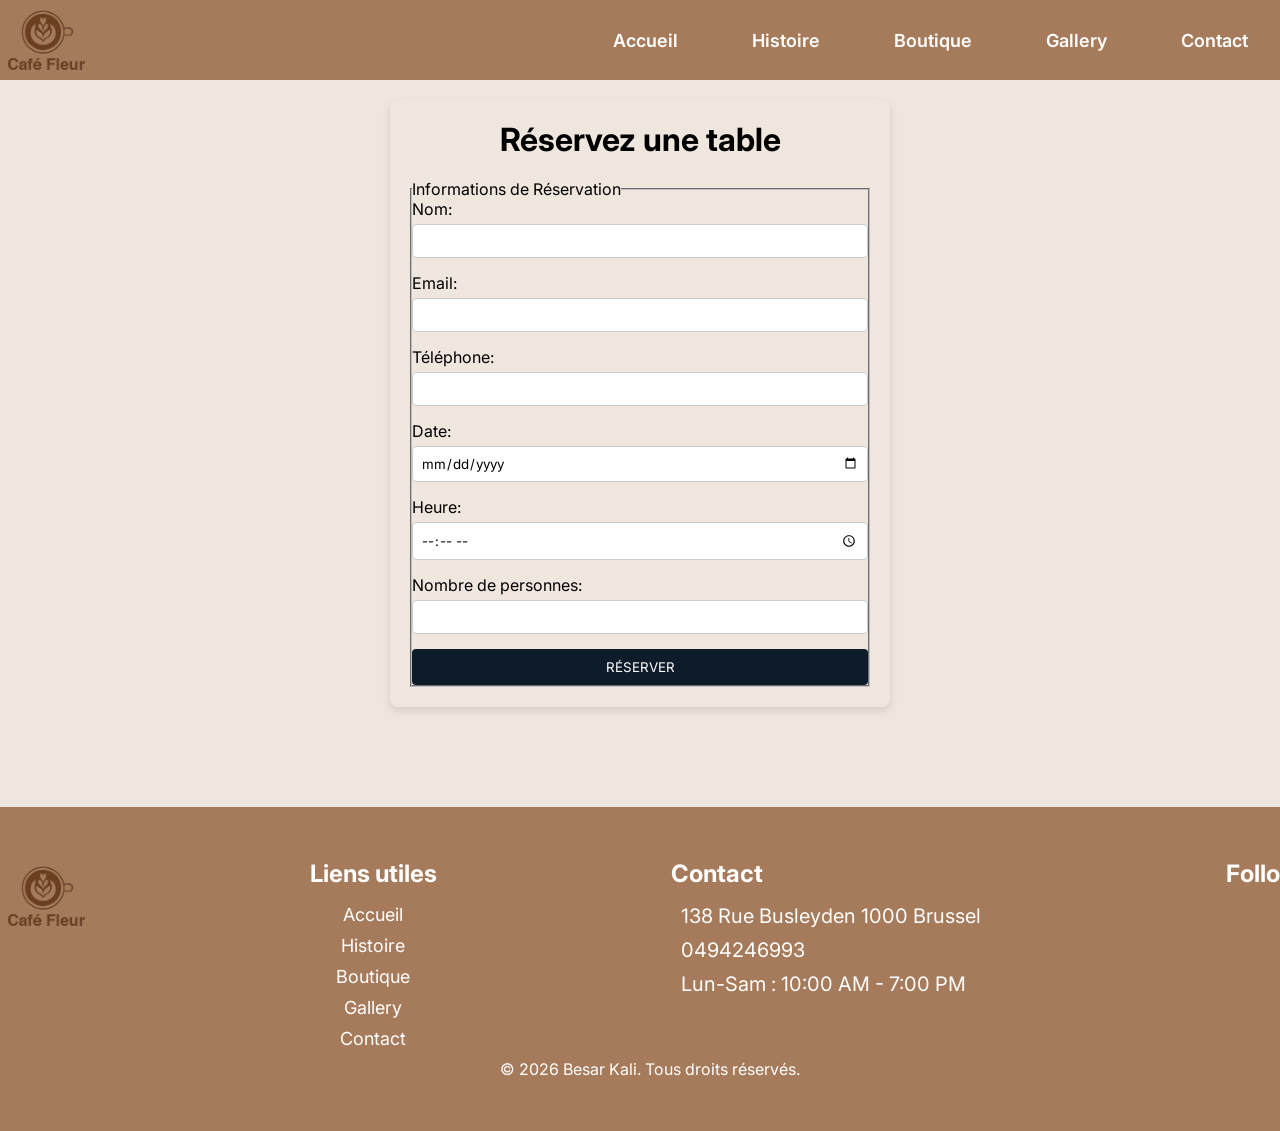
==== reservation.html @ 840a4462 "Mon premier commit" ====
<!DOCTYPE html>
<html lang="fr">

<head>
    <meta charset="UTF-8">
    <meta name="viewport" content="width=device-width, initial-scale=1.0">
    <title>Réservation - caféfleur</title>
    <link rel="stylesheet" href="style.css">
    <link rel="stylesheet" href="reservation.css">
</head>

<body>
    <header>
        <nav>
            <div class="nav_logo">
                <a href="index.html">
                    <img src="logo.png" alt="Coffee Logo">
                </a>
            </div>

            <input type="checkbox" id="click">
            <label for="click">
                <i class='menu_btn bx bx-menu'></i>
                <i class='close_btn bx bx-x-circle'></i>
            </label>

            <ul>
                <li><a href="index.html">Accueil</a></li>
                <li><a href="#about">Histoire</a></li>
                <li><a href="#service">Boutique</a></li>
                <li><a href="#gallery">Gallery</a></li>
                <li><a href="#contact">Contact</a></li>
            </ul>
        </nav>
    </header>

    <main class="container">
        <div class="reservation-form">
            <h1>Réservez une table</h1>
            <form action="submit_reservation.php" method="POST">
                <fieldset>
                    <legend>Informations de Réservation</legend>
                    <div class="form-group">
                        <label for="name">Nom:</label>
                        <input type="text" id="name" name="name" required>
                    </div>
                    <div class="form-group">
                        <label for="email">Email:</label>
                        <input type="email" id="email" name="email" required>
                    </div>
                    <div class="form-group">
                        <label for="phone">Téléphone:</label>
                        <input type="tel" id="phone" name="phone" required>
                    </div>
                    <div class="form-group">
                        <label for="date">Date:</label>
                        <input type="date" id="date" name="date" required>
                    </div>
                    <div class="form-group">
                        <label for="time">Heure:</label>
                        <input type="time" id="time" name="time" required>
                    </div>
                    <div class="form-group">
                        <label for="guests">Nombre de personnes:</label>
                        <input type="number" id="guests" name="guests" min="1" max="10" required>
                    </div>
                    <button type="submit">Réserver</button>
                </fieldset>
            </form>
        </div>
    </main>

    <footer>
        <div class="section_container">
            <div class="footer_section">
                <div class="footer_logo">
                    <a href="index.html">
                        <img src="logo.png" alt="Coffee Logo">
                    </a>
                </div>

                <div class="useful_links">
                    <h3>Liens utiles</h3>
                    <ul>
                        <li><a href="index.html">Accueil</a></li>
                        <li><a href="#about">Histoire</a></li>
                        <li><a href="#service">Boutique</a></li>
                        <li><a href="#gallery">Gallery</a></li>
                        <li><a href="#contact">Contact</a></li>
                    </ul>
                </div>

                <div class="contact_us">
                    <h3>Contact</h3>
                    <ul>
                        <li><i class='bx bx-current-location'></i> <span>138 Rue Busleyden 1000 Brussel
                            </span></li>
                        <li><i class='bx bxs-phone-call'></i> <span>0494246993</span></li>
                        <li><i class='bx bxs-time-five'></i> <span>Lun-Sam : 10:00 AM - 7:00 PM</span></li>
                    </ul>
                </div>

                <div class="follow_us">
                    <h3>Follow</h3>
                    <i class='bx bxl-facebook-circle'></i>
                    <i class='bx bxl-twitter'></i>
                    <i class='bx bxl-instagram-alt'></i>
                </div>
            </div>
            <div class="copyright">
                <p>&copy; 2026 Besar Kali. Tous droits réservés.</p>
            </div>
        </div>
    </footer>

    <script>
        const menu = document.querySelector('.menu');
        function toggleNav(isOpen) {
            if (isOpen) {
                menu.classList.add('open');
            } else {
                menu.classList.remove('open');
            }
        }
    </script>
</body>

</html>
---- style.css ----
/* Google Fonts Link */
@import url('https://fonts.googleapis.com/css2?family=Inter:wght@100..900&family=Righteous&display=swap');

* {
    margin: 0;
    padding: 0;
    box-sizing: border-box;
    font-family: "Inter", sans-serif;
}

/* Defining Custome Variables */
:root {
    /* Colors */
    --primary-color: #a67b5b;
    --secondary-color: #efe6dd;

    /* Website Max-Width */
    --site-max-width: 1300px;
}

/* Setting for the whole website */
a {
    text-decoration: none;
}

ul li {
    list-style: none;
}

.button {
    padding: 8px 28px;
    border: 3px solid transparent;
    outline: none;
    cursor: pointer;
    border-radius: 50px;
    background: var(--secondary-color);
    color: #fff;
    font-size: 18px;
    font-weight: 600;
    transition: all 0.4s ease;
}

.button:hover {
    background: transparent;
    border: 3px solid #fff;
}

#submit:hover {
    border: 3px solid var(--primary-color);
    color: var(--primary-color);
}

.section_container {
    width: var(--site-max-width);
    margin: 0 auto;
}

.section_title {
    text-align: center;
    padding: 32px 0;
    font-size: 32px;
    font-family: "Righteous", sans-serif;
    text-transform: uppercase;
}

.section_title::after {
    content: '';
    width: 80px;
    background: var(--secondary-color);
    height: 5px;
    display: block;
    margin: auto;
    border-radius: 8px;
}

/* Styling for the header section */
header {
    position: fixed;
    top: 0;
    width: 100%;
    height: 80px;
    z-index: 1;
    background: var(--primary-color);
    display: flex;
    align-items: center;
    justify-content: center;
}

nav {
    width: var(--site-max-width);
    display: flex;
    justify-content: space-between;
    align-items: center;
}

nav .nav_logo a {
    display: flex;
    width: 75px;
    height: 75px;
}

nav ul {
    display: flex;
    gap: 10px;
}

nav ul li {
    padding: 12px 32px;
    border-radius: 50px;
    cursor: pointer;
}

nav ul li:hover {
    background-color: var(--secondary-color);
}

nav ul li a {
    font-size: 18px;
    font-weight: 600;
    color: #fff;
}

nav label {
    font-size: 32px;
    color: #fff;
    cursor: pointer;
}

label .menu_btn,
label .close_btn {
    display: none;
}

#click {
    display: none;
}

/* Hero Section */
.hero_section {
    margin-top: 80px;
    background: var(--primary-color);
    height: calc(100vh - 80px);
}

.hero_container {
    display: flex;
    justify-content: space-between;
    gap: 20px;
    align-items: center;
}

.hero_container .text_section h2 {
    font-size: 40px;
    color: var(--secondary-color);
}

.hero_container .text_section h3 {
    font-size: 35px;
    font-weight: 600;
    color: #fff;
    margin-top: 8px;
}

.hero_container .text_section p {
    font-size: 20px;
    font-weight: 600;
    color: #fff;
    margin: 24px 0;
}

.hero_container .text_section .hero_section_button {
    display: flex;
    gap: 24px;
}

.hero_container .imgae_section {
    max-width: 45%;
}

.hero_container .imgae_section img {
    width: 100%;
}

/* About Us Section */
.about_us {
    padding: 52px 0;
    background: #efe6dd;
}

.about_container {
    display: flex;
    justify-content: space-between;
    gap: 20px;
    align-items: center;
}

.about_container .text_section {
    max-width: 50%;
}

.about_container .text_section p {
    font-size: 18px;
    font-weight: 500;
    letter-spacing: 1px;
    line-height: 30px;
    text-align: center;
}

.about_container .image_section {
    max-width: 45%;
}

.about_container .image_section img {
    width: 100%;
}

/* Services Section */
.services {
    background: #6d3f21;
    color: #fff;
    padding: 52px 0;
}

.services .service_container {
    display: flex;
    justify-content: space-between;
    gap: 32px;
    align-items: center;
    flex-wrap: wrap;
}

.section_container .services_items img {
    width: 100%;
}

.section_container .services_items {
    width: calc(100% / 3 - 32px);
}

.services_items .services_text {
    text-align: center;
}

.services_items .services_text h3 {
    margin: 12px 0;
}

.services_items .services_text p {
    font-size: 18px;
    font-weight: 500;
}

/* Gallery Section */
.gallery {
    background: #efe6dd;
    padding: 52px 0;
}

.gallery .gallery_container {
    display: flex;
    justify-content: space-between;
    gap: 32px;
    align-items: center;
    flex-wrap: wrap;
}

.gallery .gallery_container img {
    width: 100%;
    border-radius: 8px;
}

.gallery_container .gallery_items {
    width: calc(100% / 3 - 32px);
}

/* Contact Section */
.contact {
    background: #6d3f21;
    padding: 52px 0;
}

.contact_container {
    display: flex;
    gap: 50px;
    align-items: center;
}

.contact_container .contact_form {
    max-width: 55%;
    width: 100%;
}

.contact_container .contact_form .field {
    margin: 10px 0;
}

.contact_container .contact_form .field label {
    display: block;
    font-size: 18px;
    font-weight: 600;
    margin-bottom: 5px;
}

.contact_container .contact_form .field input {
    width: 100%;
    height: 50px;
    padding: 0 12px;
    font-size: 18px;
    border-radius: 8px;
    outline: none;
    border: none;
}

.contact_container .contact_form textarea {
    width: 100%;
    height: 200px;
    padding: 12px;
    font-size: 18px;
    border-radius: 8px;
    outline: none;
    border: none;
}

.contact_text .contact_items {
    display: flex;
    align-items: center;
    gap: 10px;
    margin: 50px 0;
}

.contact_text .contact_items i {
    font-size: 32px;
}

.contact_items .contact_details h3 {
    margin: 10px 0;
}

/* Footer Section */
footer {
    background: #a67b5b;
    color: #fff;
    padding: 52px 0;
}

.footer_section {
    display: flex;
    justify-content: space-between;
}

.footer_section h3 {
    font-size: 24px;
    margin-bottom: 16px;
}

.footer_section .footer_logo a {
    display: flex;
    width: 75px;
    height: 75px;
}

.footer_section .useful_links {
    text-align: center;
}

.footer_section .useful_links ul li {
    margin: 10px 0;
}

.footer_section .useful_links ul li a {
    color: #fff;
    font-size: 18px;
}

.footer_section .useful_links ul li a:hover {
    text-decoration: underline;
}

.footer_section .contact_us ul li {
    margin: 10px;
    font-size: 20px;
}

.footer_section .follow_us i {
    font-size: 24px;
    margin-right: 10px;
    cursor: pointer;
    transition: all 0.3s ease;
}

.footer_section .follow_us i:hover {
    transform: scale(1.3);
}

.copyright {
    display: flex;
    justify-content: center;
}


/* Media Query */

@media screen and (max-width: 1024px) {
    .section_container {
        width: 100%;
        padding: 0 5%;
    }

    nav {
        padding: 0 24px;
    }

    label .menu_btn {
        display: block;
    }

    nav ul {
        display: block;
        background-color: #fff;
        position: absolute;
        top: 80px;
        left: -100%;
        width: 100%;
        height: 100vh;
        text-align: center;
        transition: all 0.4s ease;
    }

    #click:checked~ul {
        left: 0;
    }

    #click:checked~label .close_btn {
        display: block;
    }

    #click:checked~label .menu_btn {
        display: none;
    }

    nav ul li {
        display: block;
        padding: 8px 12px;
        width: 48%;
        margin: 24px auto;
    }

    nav ul li a {
        color: #1b1b1b;
    }

    .hero_container {
        flex-direction: column-reverse;
        align-items: center;
        padding-bottom: 32px;
    }

    .hero_container .imgae_section img {
        width: 80%;
        align-items: center;
    }

    .hero_container .text_section {
        max-width: 100%;
    }

    .about_container {
        flex-direction: column;
    }

    .about_container .text_section {
        max-width: 100%;
    }

    .about_container .text_section p {
        text-align: justify;
    }

    .section_container .services_items {
        width: calc(100% / 2 - 32px);
    }

    .why_us .why_container {
        flex-direction: column;
    }

    .why_container .why_items {
        width: 100%;
    }

    .gallery_container .gallery_items {
        width: calc(100% / 2 - 32px);
    }

    .contact_container {
        flex-direction: column-reverse;
    }

    .contact_text .contact_items {
        margin: 10px 0;
    }

    .contact_container .contact_form {
        max-width: 100%;
    }

    .footer_section {
        flex-direction: column;
        gap: 24px;
    }

    .footer_section .useful_links {
        text-align: start;
    }
}

@media screen and (max-width: 426px) {
    nav {
        padding: 0 14px;
    }

    .hero_section {
        height: calc(80vh - 80px);
    }

    .hero_container .text_section h2 {
        font-size: 32px;
    }

    .hero_container .text_section h3 {
        font-size: 28px;
    }

    .button {
        padding: 8px 16px;
        font-size: 14px;
    }

    .section_container .services_items {
        width: 100%;
    }

    .gallery_container .gallery_items {
        width: 100%;
    }
}
---- reservation.css ----
body {
    background-color: #efe6dd;
}

.photo2 {
    display: flex;
    margin-top: 60px;
    padding: 30px;
}

.titre {
    padding: 20px;
}

.img_titre {
    width: 200px;
    height: 250px;
    object-fit: contain;
}

.container {
    display: flex;
    flex-wrap: wrap;
    justify-content: space-around;
}

.card {
    width: 30%;
    margin: 20px;
    box-shadow: 0 4px 8px rgba(0, 0, 0, 0.1);
    border-radius: 8px;
    overflow: hidden;
}

.card img {
    width: 100%;
    height: 15em;
    object-fit: cover;
}

.card-content {
    padding: 20px;
}

.reservation-form {
    margin: 100px auto;
    padding: 20px;
    background-color: #efe6dd;
    border-radius: 8px;
    box-shadow: 0 4px 8px rgba(0, 0, 0, 0.1);
    max-width: 500px;
    width: 100%;
}

.reservation-form h1 {
    text-align: center;
    margin-bottom: 20px;
}

.form-group {
    margin-bottom: 15px;
}

.form-group label {
    display: block;
    margin-bottom: 5px;
}

.form-group input {
    width: 100%;
    padding: 8px;
    box-sizing: border-box;
    border: 1px solid #ccc;
    border-radius: 4px;
}

button[type="submit"] {
    width: 100%;
    padding: 10px;
    background-color: #0D1B2A;
    color: white;
    border: none;
    border-radius: 4px;
    cursor: pointer;
    text-transform: uppercase;
}

button[type="submit"]:hover {
    background-color: #a67b5b;
    color: #0D1B2A;
}
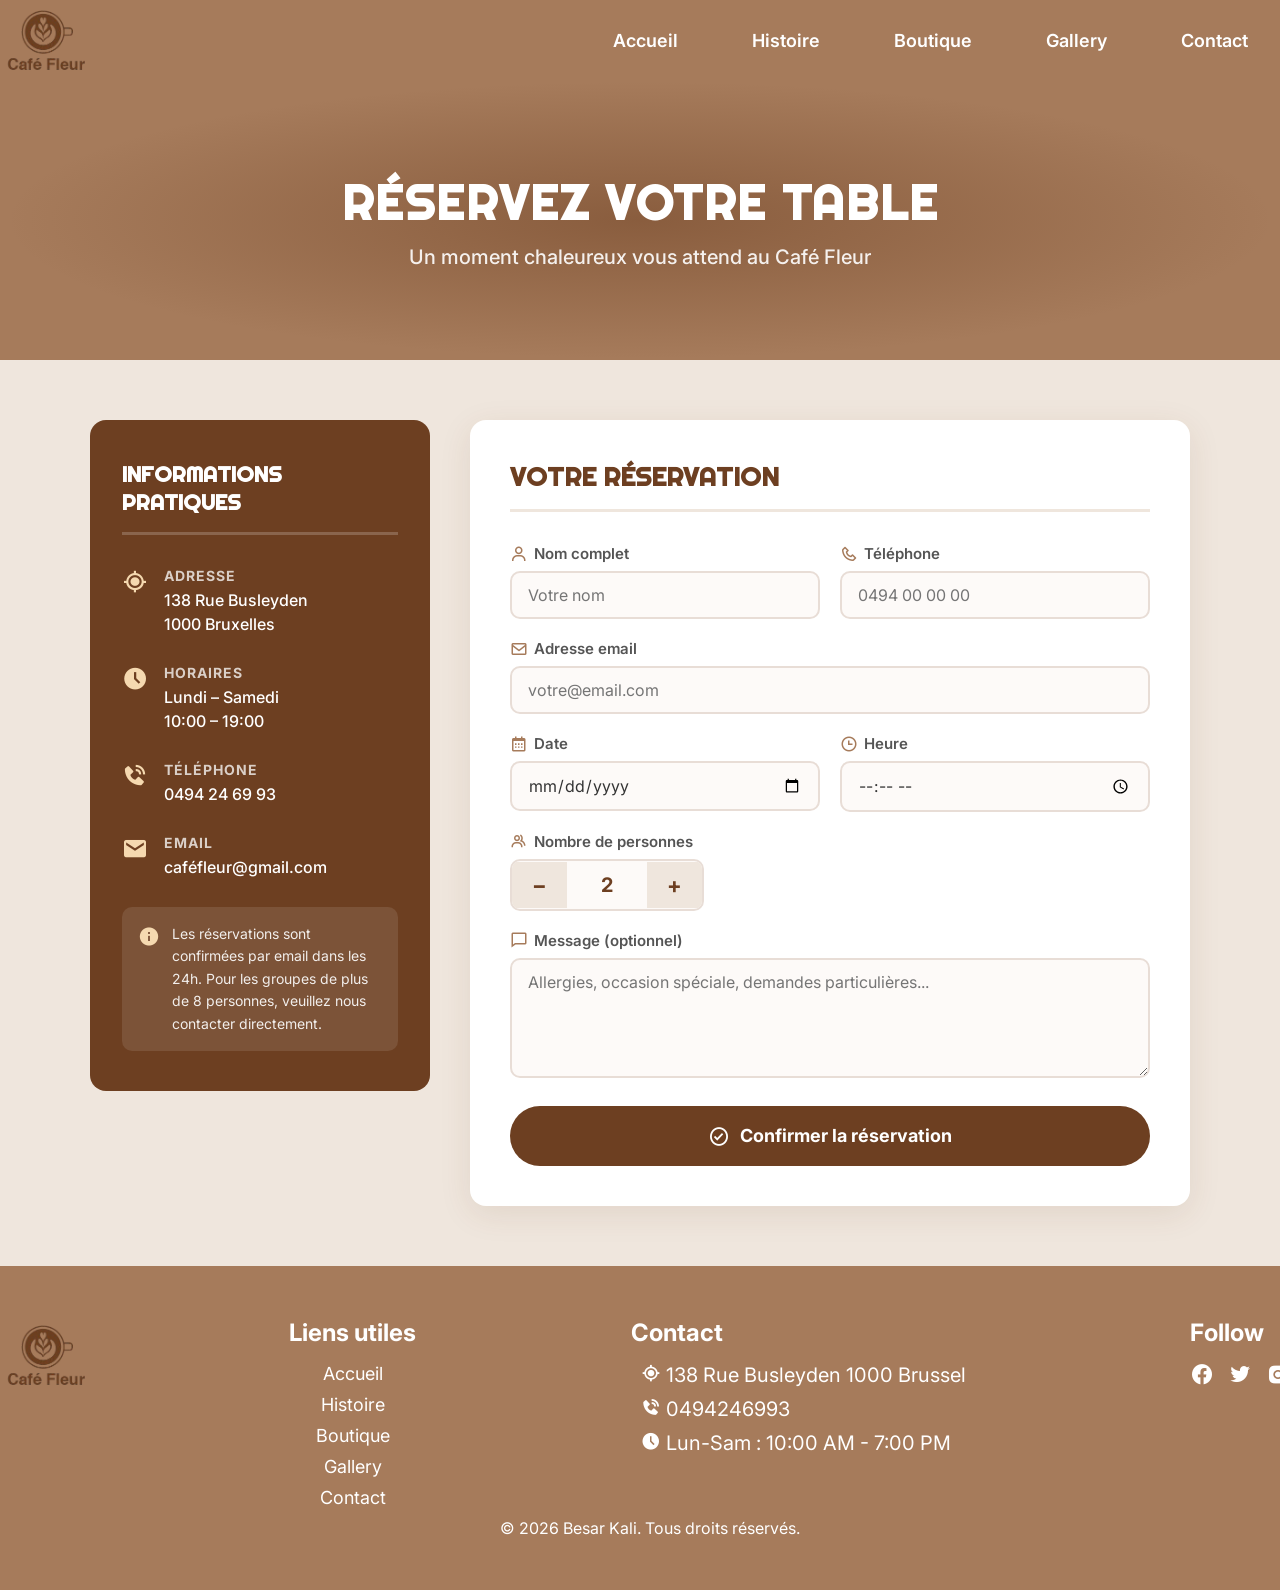
==== commit 9ea3c27b: "Mise a jour globale de design et des pages de reservation" ====
--- a/reservation.html
+++ b/reservation.html
@@ -4,69 +4,130 @@
 <head>
     <meta charset="UTF-8">
     <meta name="viewport" content="width=device-width, initial-scale=1.0">
-    <title>Réservation - caféfleur</title>
+    <title>Réservation - Café Fleur</title>
     <link rel="stylesheet" href="style.css">
     <link rel="stylesheet" href="reservation.css">
+    <link href='https://unpkg.com/boxicons@2.1.4/css/boxicons.min.css' rel='stylesheet'>
 </head>
 
 <body>
+
     <header>
         <nav>
             <div class="nav_logo">
-                <a href="index.html">
-                    <img src="logo.png" alt="Coffee Logo">
-                </a>
+                <a href="index.html"><img src="logo.png" alt="Coffee Logo"></a>
             </div>
-
             <input type="checkbox" id="click">
             <label for="click">
                 <i class='menu_btn bx bx-menu'></i>
                 <i class='close_btn bx bx-x-circle'></i>
             </label>
-
             <ul>
                 <li><a href="index.html">Accueil</a></li>
-                <li><a href="#about">Histoire</a></li>
-                <li><a href="#service">Boutique</a></li>
-                <li><a href="#gallery">Gallery</a></li>
-                <li><a href="#contact">Contact</a></li>
+                <li><a href="index.html#about">Histoire</a></li>
+                <li><a href="index.html#service">Boutique</a></li>
+                <li><a href="index.html#gallery">Gallery</a></li>
+                <li><a href="index.html#contact">Contact</a></li>
             </ul>
         </nav>
     </header>
 
-    <main class="container">
-        <div class="reservation-form">
-            <h1>Réservez une table</h1>
-            <form action="submit_reservation.php" method="POST">
-                <fieldset>
-                    <legend>Informations de Réservation</legend>
-                    <div class="form-group">
-                        <label for="name">Nom:</label>
-                        <input type="text" id="name" name="name" required>
+    <!-- Bannière -->
+    <div class="reservation_hero">
+        <div class="reservation_hero_overlay">
+            <h1>Réservez votre table</h1>
+            <p>Un moment chaleureux vous attend au Café Fleur</p>
+        </div>
+    </div>
+
+    <main class="reservation_main">
+        <div class="reservation_wrapper">
+
+            <!-- Panneau info gauche -->
+            <div class="reservation_info">
+                <h2>Informations pratiques</h2>
+                <div class="info_item">
+                    <i class='bx bx-current-location'></i>
+                    <div>
+                        <h4>Adresse</h4>
+                        <p>138 Rue Busleyden<br>1000 Bruxelles</p>
                     </div>
-                    <div class="form-group">
-                        <label for="email">Email:</label>
-                        <input type="email" id="email" name="email" required>
+                </div>
+                <div class="info_item">
+                    <i class='bx bxs-time-five'></i>
+                    <div>
+                        <h4>Horaires</h4>
+                        <p>Lundi – Samedi<br>10:00 – 19:00</p>
                     </div>
-                    <div class="form-group">
-                        <label for="phone">Téléphone:</label>
-                        <input type="tel" id="phone" name="phone" required>
+                </div>
+                <div class="info_item">
+                    <i class='bx bxs-phone-call'></i>
+                    <div>
+                        <h4>Téléphone</h4>
+                        <p>0494 24 69 93</p>
                     </div>
-                    <div class="form-group">
-                        <label for="date">Date:</label>
-                        <input type="date" id="date" name="date" required>
+                </div>
+                <div class="info_item">
+                    <i class='bx bxs-envelope'></i>
+                    <div>
+                        <h4>Email</h4>
+                        <p>caféfleur@gmail.com</p>
                     </div>
-                    <div class="form-group">
-                        <label for="time">Heure:</label>
-                        <input type="time" id="time" name="time" required>
+                </div>
+                <div class="info_note">
+                    <i class='bx bxs-info-circle'></i>
+                    <p>Les réservations sont confirmées par email dans les 24h. Pour les groupes de plus de 8 personnes,
+                        veuillez nous contacter directement.</p>
+                </div>
+            </div>
+
+            <!-- Formulaire droite -->
+            <div class="reservation_form_panel">
+                <h2>Votre réservation</h2>
+                <form action="submit_reservation.php" method="POST" class="reservation_form">
+                    <div class="form_row">
+                        <div class="form_group">
+                            <label for="name"><i class='bx bx-user'></i> Nom complet</label>
+                            <input type="text" id="name" name="name" placeholder="Votre nom" required>
+                        </div>
+                        <div class="form_group">
+                            <label for="phone"><i class='bx bx-phone'></i> Téléphone</label>
+                            <input type="tel" id="phone" name="phone" placeholder="0494 00 00 00" required>
+                        </div>
                     </div>
-                    <div class="form-group">
-                        <label for="guests">Nombre de personnes:</label>
-                        <input type="number" id="guests" name="guests" min="1" max="10" required>
+                    <div class="form_group full">
+                        <label for="email"><i class='bx bx-envelope'></i> Adresse email</label>
+                        <input type="email" id="email" name="email" placeholder="votre@email.com" required>
                     </div>
-                    <button type="submit">Réserver</button>
-                </fieldset>
-            </form>
+                    <div class="form_row">
+                        <div class="form_group">
+                            <label for="date"><i class='bx bx-calendar'></i> Date</label>
+                            <input type="date" id="date" name="date" required>
+                        </div>
+                        <div class="form_group">
+                            <label for="time"><i class='bx bx-time'></i> Heure</label>
+                            <input type="time" id="time" name="time" min="10:00" max="18:30" required>
+                        </div>
+                    </div>
+                    <div class="form_group full">
+                        <label for="guests"><i class='bx bx-group'></i> Nombre de personnes</label>
+                        <div class="guests_selector">
+                            <button type="button" class="guests_btn" onclick="changeGuests(-1)">−</button>
+                            <input type="number" id="guests" name="guests" value="2" min="1" max="10" readonly>
+                            <button type="button" class="guests_btn" onclick="changeGuests(1)">+</button>
+                        </div>
+                    </div>
+                    <div class="form_group full">
+                        <label for="message"><i class='bx bx-comment'></i> Message (optionnel)</label>
+                        <textarea id="message" name="message"
+                            placeholder="Allergies, occasion spéciale, demandes particulières..."></textarea>
+                    </div>
+                    <button type="submit" class="submit_btn">
+                        <i class='bx bx-check-circle'></i> Confirmer la réservation
+                    </button>
+                </form>
+            </div>
+
         </div>
     </main>
 
@@ -74,32 +135,26 @@
         <div class="section_container">
             <div class="footer_section">
                 <div class="footer_logo">
-                    <a href="index.html">
-                        <img src="logo.png" alt="Coffee Logo">
-                    </a>
+                    <a href="index.html"><img src="logo.png" alt="Coffee Logo"></a>
                 </div>
-
                 <div class="useful_links">
                     <h3>Liens utiles</h3>
                     <ul>
                         <li><a href="index.html">Accueil</a></li>
-                        <li><a href="#about">Histoire</a></li>
-                        <li><a href="#service">Boutique</a></li>
-                        <li><a href="#gallery">Gallery</a></li>
-                        <li><a href="#contact">Contact</a></li>
+                        <li><a href="index.html#about">Histoire</a></li>
+                        <li><a href="index.html#service">Boutique</a></li>
+                        <li><a href="index.html#gallery">Gallery</a></li>
+                        <li><a href="index.html#contact">Contact</a></li>
                     </ul>
                 </div>
-
                 <div class="contact_us">
                     <h3>Contact</h3>
                     <ul>
-                        <li><i class='bx bx-current-location'></i> <span>138 Rue Busleyden 1000 Brussel
-                            </span></li>
+                        <li><i class='bx bx-current-location'></i> <span>138 Rue Busleyden 1000 Brussel</span></li>
                         <li><i class='bx bxs-phone-call'></i> <span>0494246993</span></li>
                         <li><i class='bx bxs-time-five'></i> <span>Lun-Sam : 10:00 AM - 7:00 PM</span></li>
                     </ul>
                 </div>
-
                 <div class="follow_us">
                     <h3>Follow</h3>
                     <i class='bx bxl-facebook-circle'></i>
@@ -114,14 +169,15 @@
     </footer>
 
     <script>
-        const menu = document.querySelector('.menu');
-        function toggleNav(isOpen) {
-            if (isOpen) {
-                menu.classList.add('open');
-            } else {
-                menu.classList.remove('open');
-            }
+        function changeGuests(delta) {
+            const input = document.getElementById('guests');
+            let val = parseInt(input.value) + delta;
+            if (val < 1) val = 1;
+            if (val > 10) val = 10;
+            input.value = val;
         }
+        const dateInput = document.getElementById('date');
+        dateInput.setAttribute('min', new Date().toISOString().split('T')[0]);
     </script>
 </body>
 
--- a/style.css
+++ b/style.css
@@ -12,7 +12,7 @@
 :root {
     /* Colors */
     --primary-color: #a67b5b;
-    --secondary-color: #efe6dd;
+    --secondary-color: #6D3F21;
 
     /* Website Max-Width */
     --site-max-width: 1300px;
@@ -79,7 +79,7 @@
     top: 0;
     width: 100%;
     height: 80px;
-    z-index: 1;
+    z-index: 100;
     background: var(--primary-color);
     display: flex;
     align-items: center;
@@ -133,6 +133,193 @@
 
 #click {
     display: none;
+}
+
+/* Cart Icon in Navbar */
+.cart_icon {
+    position: relative;
+    cursor: pointer;
+    color: #fff;
+    font-size: 30px;
+    display: flex;
+    align-items: center;
+}
+
+.cart_icon .cart_count {
+    position: absolute;
+    top: -8px;
+    right: -10px;
+    background: #fff;
+    color: var(--secondary-color);
+    font-size: 12px;
+    font-weight: 700;
+    width: 20px;
+    height: 20px;
+    border-radius: 50%;
+    display: flex;
+    align-items: center;
+    justify-content: center;
+}
+
+/* Cart Sidebar */
+.cart_sidebar {
+    position: fixed;
+    top: 0;
+    right: -420px;
+    width: 400px;
+    height: 100vh;
+    background: #fff;
+    z-index: 999;
+    box-shadow: -4px 0 20px rgba(0,0,0,0.15);
+    display: flex;
+    flex-direction: column;
+    transition: right 0.4s ease;
+}
+
+.cart_sidebar.open {
+    right: 0;
+}
+
+.cart_overlay {
+    display: none;
+    position: fixed;
+    inset: 0;
+    background: rgba(0,0,0,0.4);
+    z-index: 998;
+}
+
+.cart_overlay.open {
+    display: block;
+}
+
+.cart_header {
+    display: flex;
+    justify-content: space-between;
+    align-items: center;
+    padding: 20px 24px;
+    background: var(--secondary-color);
+    color: #fff;
+}
+
+.cart_header h3 {
+    font-size: 22px;
+}
+
+.cart_header .close_cart {
+    font-size: 28px;
+    cursor: pointer;
+    transition: transform 0.3s ease;
+}
+
+.cart_header .close_cart:hover {
+    transform: rotate(90deg);
+}
+
+.cart_items {
+    flex: 1;
+    overflow-y: auto;
+    padding: 16px 24px;
+}
+
+.empty_cart {
+    text-align: center;
+    color: #aaa;
+    margin-top: 40px;
+    font-size: 16px;
+}
+
+.cart_item {
+    border-bottom: 1px solid #eee;
+    padding: 12px 0;
+}
+
+.cart_item_info {
+    display: flex;
+    justify-content: space-between;
+    margin-bottom: 8px;
+}
+
+.cart_item_name {
+    font-weight: 600;
+    font-size: 16px;
+    color: #333;
+}
+
+.cart_item_price {
+    font-weight: 700;
+    color: var(--secondary-color);
+}
+
+.cart_item_controls {
+    display: flex;
+    align-items: center;
+    gap: 12px;
+}
+
+.cart_item_controls button {
+    width: 30px;
+    height: 30px;
+    border-radius: 50%;
+    border: 2px solid var(--secondary-color);
+    background: transparent;
+    color: var(--secondary-color);
+    font-size: 18px;
+    cursor: pointer;
+    display: flex;
+    align-items: center;
+    justify-content: center;
+    font-weight: 700;
+    transition: all 0.2s ease;
+}
+
+.cart_item_controls button:hover {
+    background: var(--secondary-color);
+    color: #fff;
+}
+
+.cart_item_controls span {
+    font-weight: 700;
+    font-size: 16px;
+    min-width: 20px;
+    text-align: center;
+}
+
+.cart_item_controls .bx-trash {
+    font-size: 20px;
+    color: #e74c3c;
+    cursor: pointer;
+    margin-left: auto;
+    transition: transform 0.2s ease;
+}
+
+.cart_item_controls .bx-trash:hover {
+    transform: scale(1.2);
+}
+
+.cart_footer {
+    padding: 20px 24px;
+    border-top: 2px solid #eee;
+    background: #faf7f5;
+}
+
+.cart_total {
+    display: flex;
+    justify-content: space-between;
+    font-size: 20px;
+    font-weight: 700;
+    margin-bottom: 16px;
+    color: #333;
+}
+
+.cart_total span:last-child {
+    color: var(--secondary-color);
+}
+
+.cart_checkout {
+    width: 100%;
+    padding: 12px;
+    font-size: 18px;
+    text-align: center;
 }
 
 /* Hero Section */
@@ -151,7 +338,7 @@
 
 .hero_container .text_section h2 {
     font-size: 40px;
-    color: var(--secondary-color);
+    color: #fff;
 }
 
 .hero_container .text_section h3 {
@@ -225,7 +412,7 @@
     display: flex;
     justify-content: space-between;
     gap: 32px;
-    align-items: center;
+    align-items: stretch;
     flex-wrap: wrap;
 }
 
@@ -235,19 +422,56 @@
 
 .section_container .services_items {
     width: calc(100% / 3 - 32px);
+    background: rgba(255,255,255,0.08);
+    border-radius: 12px;
+    padding: 16px;
+    display: flex;
+    flex-direction: column;
+    transition: transform 0.3s ease, background 0.3s ease;
+}
+
+.section_container .services_items:hover {
+    transform: translateY(-4px);
+    background: rgba(255,255,255,0.14);
 }
 
 .services_items .services_text {
     text-align: center;
+    flex: 1;
+    display: flex;
+    flex-direction: column;
+    align-items: center;
 }
 
 .services_items .services_text h3 {
-    margin: 12px 0;
-}
-
-.services_items .services_text p {
-    font-size: 18px;
-    font-weight: 500;
+    margin: 12px 0 6px;
+}
+
+.services_items .services_text .product_desc {
+    font-size: 16px;
+    font-weight: 400;
+    opacity: 0.85;
+    margin-bottom: 8px;
+}
+
+.services_items .services_text .product_price {
+    font-size: 22px;
+    font-weight: 700;
+    color: #f5d9b0;
+    margin-bottom: 14px;
+}
+
+.add_to_cart {
+    font-size: 15px;
+    padding: 8px 20px;
+    display: flex;
+    align-items: center;
+    gap: 6px;
+    margin-top: auto;
+}
+
+.add_to_cart i {
+    font-size: 20px;
 }
 
 /* Gallery Section */
@@ -512,6 +736,11 @@
     .footer_section .useful_links {
         text-align: start;
     }
+
+    .cart_sidebar {
+        width: 100%;
+        right: -100%;
+    }
 }
 
 @media screen and (max-width: 426px) {
@@ -543,4 +772,4 @@
     .gallery_container .gallery_items {
         width: 100%;
     }
-}+}
--- a/reservation.css
+++ b/reservation.css
@@ -1,91 +1,315 @@
-body {
-    background-color: #efe6dd;
-}
-
-.photo2 {
-    display: flex;
-    margin-top: 60px;
-    padding: 30px;
-}
-
-.titre {
-    padding: 20px;
-}
-
-.img_titre {
-    width: 200px;
-    height: 250px;
-    object-fit: contain;
-}
-
-.container {
-    display: flex;
-    flex-wrap: wrap;
-    justify-content: space-around;
-}
-
-.card {
-    width: 30%;
-    margin: 20px;
-    box-shadow: 0 4px 8px rgba(0, 0, 0, 0.1);
-    border-radius: 8px;
+/* Hero Banner */
+.reservation_hero {
+    margin-top: 80px;
+    height: 280px;
+    background: var(--primary-color);
+    display: flex;
+    align-items: center;
+    justify-content: center;
+    position: relative;
     overflow: hidden;
 }
 
-.card img {
+.reservation_hero::before {
+    content: '';
+    position: absolute;
+    inset: 0;
+    background: radial-gradient(ellipse at center, rgba(109, 63, 33, 0.5) 0%, transparent 70%);
+}
+
+.reservation_hero_overlay {
+    text-align: center;
+    color: #fff;
+    position: relative;
+    z-index: 1;
+}
+
+.reservation_hero_overlay h1 {
+    font-family: "Righteous", sans-serif;
+    font-size: 48px;
+    text-transform: uppercase;
+    letter-spacing: 2px;
+    margin-bottom: 12px;
+}
+
+.reservation_hero_overlay p {
+    font-size: 20px;
+    font-weight: 500;
+    opacity: 0.9;
+}
+
+/* Main layout */
+.reservation_main {
+    background: #efe6dd;
+    padding: 60px 5%;
+    min-height: calc(100vh - 80px - 280px);
+}
+
+.reservation_wrapper {
+    max-width: 1100px;
+    margin: 0 auto;
+    display: flex;
+    gap: 40px;
+    align-items: flex-start;
+}
+
+/* Info Panel */
+.reservation_info {
+    background: var(--secondary-color);
+    color: #fff;
+    border-radius: 16px;
+    padding: 40px 32px;
+    width: 340px;
+    flex-shrink: 0;
+    position: sticky;
+    top: 100px;
+}
+
+.reservation_info h2 {
+    font-family: "Righteous", sans-serif;
+    font-size: 22px;
+    text-transform: uppercase;
+    margin-bottom: 32px;
+    padding-bottom: 16px;
+    border-bottom: 3px solid rgba(255, 255, 255, 0.2);
+}
+
+.info_item {
+    display: flex;
+    align-items: flex-start;
+    gap: 16px;
+    margin-bottom: 28px;
+}
+
+.info_item i {
+    font-size: 26px;
+    color: #f5d9b0;
+    flex-shrink: 0;
+    margin-top: 2px;
+}
+
+.info_item h4 {
+    font-size: 14px;
+    text-transform: uppercase;
+    letter-spacing: 1px;
+    opacity: 0.75;
+    margin-bottom: 4px;
+}
+
+.info_item p {
+    font-size: 16px;
+    font-weight: 500;
+    line-height: 1.5;
+}
+
+.info_note {
+    display: flex;
+    gap: 12px;
+    align-items: flex-start;
+    background: rgba(255, 255, 255, 0.1);
+    border-radius: 10px;
+    padding: 16px;
+    margin-top: 16px;
+}
+
+.info_note i {
+    font-size: 22px;
+    color: #f5d9b0;
+    flex-shrink: 0;
+    margin-top: 2px;
+}
+
+.info_note p {
+    font-size: 14px;
+    line-height: 1.6;
+    opacity: 0.9;
+}
+
+/* Form Panel */
+.reservation_form_panel {
+    flex: 1;
+    background: #fff;
+    border-radius: 16px;
+    padding: 40px;
+    box-shadow: 0 8px 32px rgba(109, 63, 33, 0.1);
+}
+
+.reservation_form_panel h2 {
+    font-family: "Righteous", sans-serif;
+    font-size: 26px;
+    color: var(--secondary-color);
+    text-transform: uppercase;
+    margin-bottom: 32px;
+    padding-bottom: 16px;
+    border-bottom: 3px solid #efe6dd;
+}
+
+.reservation_form {
+    display: flex;
+    flex-direction: column;
+    gap: 20px;
+}
+
+.form_row {
+    display: flex;
+    gap: 20px;
+}
+
+.form_group {
+    flex: 1;
+    display: flex;
+    flex-direction: column;
+    gap: 8px;
+}
+
+.form_group.full {
     width: 100%;
-    height: 15em;
-    object-fit: cover;
-}
-
-.card-content {
-    padding: 20px;
-}
-
-.reservation-form {
-    margin: 100px auto;
-    padding: 20px;
-    background-color: #efe6dd;
-    border-radius: 8px;
-    box-shadow: 0 4px 8px rgba(0, 0, 0, 0.1);
-    max-width: 500px;
+}
+
+.form_group label {
+    font-size: 15px;
+    font-weight: 600;
+    color: #555;
+    display: flex;
+    align-items: center;
+    gap: 6px;
+}
+
+.form_group label i {
+    color: var(--primary-color);
+    font-size: 18px;
+}
+
+.form_group input,
+.form_group textarea {
+    padding: 12px 16px;
+    border: 2px solid #e8ddd6;
+    border-radius: 10px;
+    font-size: 16px;
+    font-family: "Inter", sans-serif;
+    color: #333;
+    transition: border-color 0.3s ease, box-shadow 0.3s ease;
+    outline: none;
+    background: #fdfaf8;
     width: 100%;
 }
 
-.reservation-form h1 {
+.form_group input:focus,
+.form_group textarea:focus {
+    border-color: var(--primary-color);
+    box-shadow: 0 0 0 4px rgba(166, 123, 91, 0.12);
+    background: #fff;
+}
+
+.form_group textarea {
+    height: 120px;
+    resize: vertical;
+}
+
+/* Guests selector */
+.guests_selector {
+    display: flex;
+    align-items: center;
+    gap: 0;
+    border: 2px solid #e8ddd6;
+    border-radius: 10px;
+    overflow: hidden;
+    background: #fdfaf8;
+    width: fit-content;
+}
+
+.guests_selector input[type="number"] {
+    border: none;
+    border-radius: 0;
     text-align: center;
-    margin-bottom: 20px;
-}
-
-.form-group {
-    margin-bottom: 15px;
-}
-
-.form-group label {
-    display: block;
-    margin-bottom: 5px;
-}
-
-.form-group input {
+    width: 80px;
+    font-size: 20px;
+    font-weight: 700;
+    color: var(--secondary-color);
+    background: transparent;
+    box-shadow: none;
+    padding: 12px 8px;
+    -moz-appearance: textfield;
+}
+
+.guests_selector input[type="number"]::-webkit-outer-spin-button,
+.guests_selector input[type="number"]::-webkit-inner-spin-button {
+    -webkit-appearance: none;
+}
+
+.guests_btn {
+    background: #efe6dd;
+    border: none;
+    padding: 12px 20px;
+    font-size: 22px;
+    font-weight: 700;
+    color: var(--secondary-color);
+    cursor: pointer;
+    transition: background 0.2s ease, color 0.2s ease;
+    line-height: 1;
+}
+
+.guests_btn:hover {
+    background: var(--secondary-color);
+    color: #fff;
+}
+
+/* Submit button */
+.submit_btn {
     width: 100%;
-    padding: 8px;
-    box-sizing: border-box;
-    border: 1px solid #ccc;
-    border-radius: 4px;
-}
-
-button[type="submit"] {
-    width: 100%;
-    padding: 10px;
-    background-color: #0D1B2A;
-    color: white;
-    border: none;
-    border-radius: 4px;
+    padding: 16px;
+    background: var(--secondary-color);
+    color: #fff;
+    border: 3px solid transparent;
+    border-radius: 50px;
+    font-size: 18px;
+    font-weight: 700;
     cursor: pointer;
-    text-transform: uppercase;
-}
-
-button[type="submit"]:hover {
-    background-color: #a67b5b;
-    color: #0D1B2A;
+    display: flex;
+    align-items: center;
+    justify-content: center;
+    gap: 10px;
+    transition: all 0.4s ease;
+    margin-top: 8px;
+    font-family: "Inter", sans-serif;
+}
+
+.submit_btn i {
+    font-size: 22px;
+}
+
+.submit_btn:hover {
+    background: transparent;
+    border-color: var(--secondary-color);
+    color: var(--secondary-color);
+}
+
+/* Responsive */
+@media screen and (max-width: 900px) {
+    .reservation_wrapper {
+        flex-direction: column;
+    }
+
+    .reservation_info {
+        width: 100%;
+        position: static;
+    }
+
+    .reservation_hero_overlay h1 {
+        font-size: 32px;
+    }
+}
+
+@media screen and (max-width: 600px) {
+    .form_row {
+        flex-direction: column;
+    }
+
+    .reservation_form_panel {
+        padding: 24px 20px;
+    }
+
+    .reservation_hero {
+        height: 200px;
+    }
 }
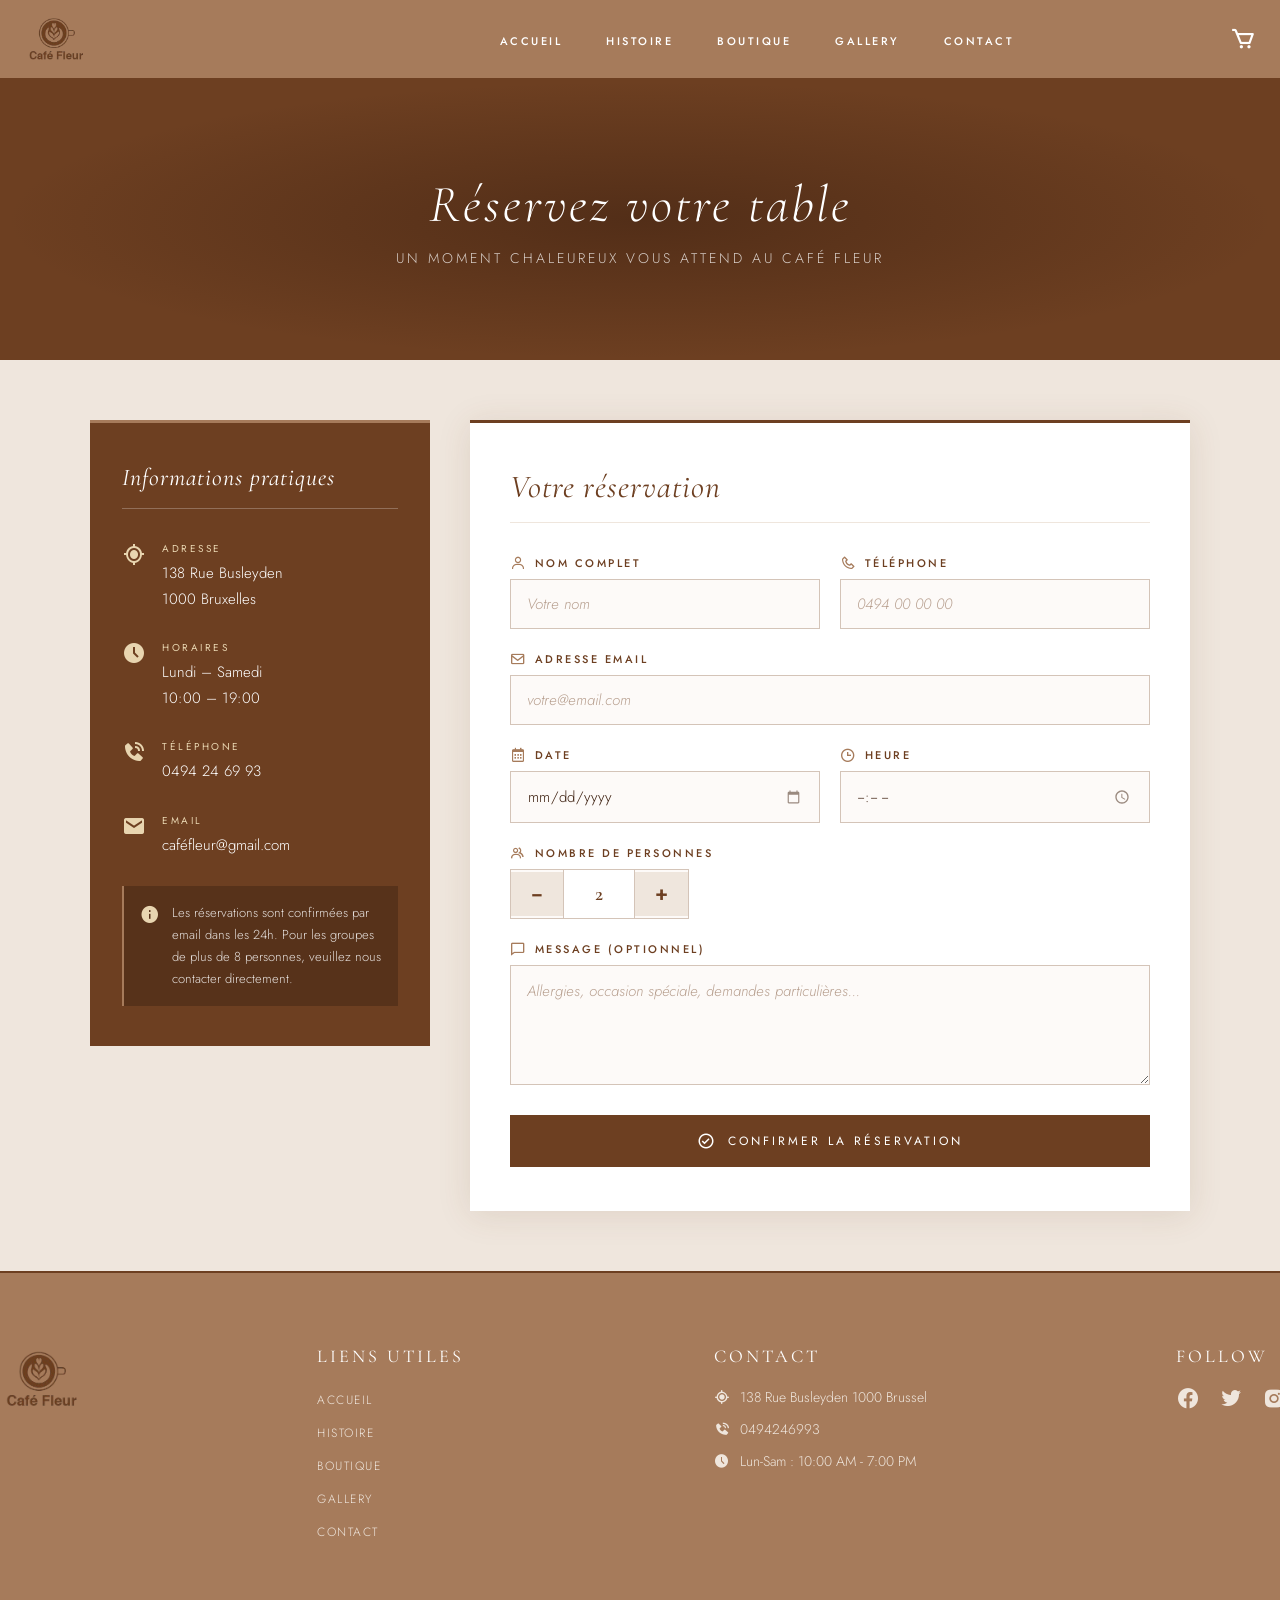
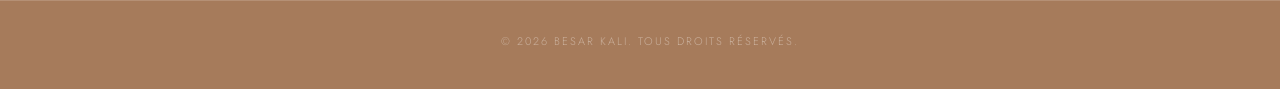
==== commit a8876a1b: "mise a jour globale" ====
--- a/reservation.html
+++ b/reservation.html
@@ -29,6 +29,9 @@
                 <li><a href="index.html#gallery">Gallery</a></li>
                 <li><a href="index.html#contact">Contact</a></li>
             </ul>
+            <div class="cart_icon" onclick="window.location='index.html#service'">
+                <i class='bx bx-cart'></i>
+            </div>
         </nav>
     </header>
 
--- a/style.css
+++ b/style.css
@@ -1,24 +1,36 @@
-/* Google Fonts Link */
-@import url('https://fonts.googleapis.com/css2?family=Inter:wght@100..900&family=Righteous&display=swap');
+@import url('https://fonts.googleapis.com/css2?family=Cormorant+Garamond:ital,wght@0,300;0,400;0,500;0,600;1,300;1,400&family=Jost:wght@200;300;400;500;600&display=swap');
 
 * {
     margin: 0;
     padding: 0;
     box-sizing: border-box;
-    font-family: "Inter", sans-serif;
-}
-
-/* Defining Custome Variables */
+}
+
 :root {
-    /* Colors */
-    --primary-color: #a67b5b;
-    --secondary-color: #6D3F21;
-
-    /* Website Max-Width */
+    --cream: #F5EFE6;
+    --warm-white: #FBF8F4;
+    --brown-deep: #3D2010;
+    --brown-mid: #6D3F21;
+    --brown-light: #A67B5B;
+    --gold: #C9A86C;
+    --gold-light: #E8D5B0;
+    --text-dark: #2A1A0E;
+    --text-mid: #5C3D22;
+    --text-light: #9B7454;
     --site-max-width: 1300px;
 }
 
-/* Setting for the whole website */
+html {
+    scroll-behavior: smooth;
+}
+
+body {
+    font-family: 'Jost', sans-serif;
+    background: var(--warm-white);
+    color: var(--text-dark);
+    overflow-x: hidden;
+}
+
 a {
     text-decoration: none;
 }
@@ -27,29 +39,64 @@
     list-style: none;
 }
 
+/* ============ BUTTONS ============ */
 .button {
-    padding: 8px 28px;
-    border: 3px solid transparent;
+    display: inline-block;
+    padding: 12px 36px;
+    border: 1.5px solid var(--gold);
     outline: none;
     cursor: pointer;
-    border-radius: 50px;
-    background: var(--secondary-color);
+    border-radius: 0;
+    background: transparent;
+    color: var(--gold);
+    font-family: 'Jost', sans-serif;
+    font-size: 11px;
+    font-weight: 400;
+    letter-spacing: 3px;
+    text-transform: uppercase;
+    transition: all 0.4s ease;
+    position: relative;
+    overflow: hidden;
+    z-index: 1;
+}
+
+.button::before {
+    content: '';
+    position: absolute;
+    inset: 0;
+    background: var(--gold);
+    transform: translateX(-101%);
+    transition: transform 0.4s ease;
+    z-index: -1;
+}
+
+.button:hover {
+    color: var(--brown-deep);
+}
+
+.button:hover::before {
+    transform: translateX(0);
+}
+
+.hero_section .button {
     color: #fff;
-    font-size: 18px;
-    font-weight: 600;
-    transition: all 0.4s ease;
-}
-
-.button:hover {
-    background: transparent;
-    border: 3px solid #fff;
+    border-color: #efe6dd;
+}
+
+.hero_section .button::before {
+    background: #a67b5b;
+}
+
+.hero_section .button:hover {
+    color: #fff;
+    border-color: #a67b5b;
 }
 
 #submit:hover {
-    border: 3px solid var(--primary-color);
-    color: var(--primary-color);
-}
-
+    color: var(--brown-deep);
+}
+
+/* ============ LAYOUT ============ */
 .section_container {
     width: var(--site-max-width);
     margin: 0 auto;
@@ -57,37 +104,42 @@
 
 .section_title {
     text-align: center;
-    padding: 32px 0;
-    font-size: 32px;
-    font-family: "Righteous", sans-serif;
-    text-transform: uppercase;
+    padding: 56px 0 48px;
+    font-family: 'Cormorant Garamond', serif;
+    font-size: 48px;
+    font-weight: 300;
+    font-style: italic;
+    letter-spacing: 2px;
+    color: var(--brown-deep);
 }
 
 .section_title::after {
     content: '';
-    width: 80px;
-    background: var(--secondary-color);
-    height: 5px;
+    width: 48px;
+    background: var(--gold);
+    height: 1px;
     display: block;
-    margin: auto;
-    border-radius: 8px;
-}
-
-/* Styling for the header section */
+    margin: 16px auto 0;
+}
+
+/* ============ HEADER / NAV ============ */
 header {
     position: fixed;
     top: 0;
     width: 100%;
     height: 80px;
     z-index: 100;
-    background: var(--primary-color);
+    background: #a67b5b;
     display: flex;
     align-items: center;
     justify-content: center;
+    border-bottom: 2px solid #6D3F21;
 }
 
 nav {
-    width: var(--site-max-width);
+    width: 100%;
+    max-width: var(--site-max-width);
+    padding: 0 24px;
     display: flex;
     justify-content: space-between;
     align-items: center;
@@ -95,33 +147,58 @@
 
 nav .nav_logo a {
     display: flex;
-    width: 75px;
-    height: 75px;
+    width: 64px;
+    height: 64px;
+}
+
+nav .nav_logo img {
+    width: 64px;
+    height: 64px;
+    object-fit: contain;
 }
 
 nav ul {
     display: flex;
-    gap: 10px;
+    gap: 4px;
 }
 
 nav ul li {
-    padding: 12px 32px;
-    border-radius: 50px;
+    padding: 8px 20px;
     cursor: pointer;
-}
-
-nav ul li:hover {
-    background-color: var(--secondary-color);
+    position: relative;
+}
+
+nav ul li::after {
+    content: '';
+    position: absolute;
+    bottom: 4px;
+    left: 20px;
+    right: 20px;
+    height: 1px;
+    background: #efe6dd;
+    transform: scaleX(0);
+    transition: transform 0.3s ease;
+}
+
+nav ul li:hover::after {
+    transform: scaleX(1);
 }
 
 nav ul li a {
-    font-size: 18px;
-    font-weight: 600;
+    font-size: 11px;
+    font-weight: 500;
+    letter-spacing: 2.5px;
+    text-transform: uppercase;
     color: #fff;
+    transition: color 0.3s ease;
+}
+
+nav ul li:hover a {
+    color: #efe6dd;
 }
 
 nav label {
-    font-size: 32px;
+    font-size: 28px;
     color: #fff;
     cursor: pointer;
 }
@@ -135,45 +212,49 @@
     display: none;
 }
 
-/* Cart Icon in Navbar */
+/* ============ CART ============ */
 .cart_icon {
     position: relative;
     cursor: pointer;
     color: #fff;
-    font-size: 30px;
+    font-size: 26px;
     display: flex;
     align-items: center;
+    transition: color 0.3s ease;
+}
+
+.cart_icon:hover {
+    color: #efe6dd;
 }
 
 .cart_icon .cart_count {
     position: absolute;
     top: -8px;
     right: -10px;
-    background: #fff;
-    color: var(--secondary-color);
-    font-size: 12px;
+    background: #6D3F21;
+    color: #fff;
+    font-size: 10px;
     font-weight: 700;
-    width: 20px;
-    height: 20px;
+    width: 18px;
+    height: 18px;
     border-radius: 50%;
     display: flex;
     align-items: center;
     justify-content: center;
 }
 
-/* Cart Sidebar */
 .cart_sidebar {
     position: fixed;
     top: 0;
     right: -420px;
     width: 400px;
     height: 100vh;
-    background: #fff;
+    background: var(--warm-white);
     z-index: 999;
-    box-shadow: -4px 0 20px rgba(0,0,0,0.15);
+    box-shadow: -8px 0 40px rgba(61, 32, 16, 0.2);
     display: flex;
     flex-direction: column;
-    transition: right 0.4s ease;
+    transition: right 0.5s cubic-bezier(0.77, 0, 0.175, 1);
 }
 
 .cart_sidebar.open {
@@ -184,8 +265,9 @@
     display: none;
     position: fixed;
     inset: 0;
-    background: rgba(0,0,0,0.4);
+    background: rgba(42, 20, 10, 0.55);
     z-index: 998;
+    backdrop-filter: blur(3px);
 }
 
 .cart_overlay.open {
@@ -196,58 +278,81 @@
     display: flex;
     justify-content: space-between;
     align-items: center;
-    padding: 20px 24px;
-    background: var(--secondary-color);
-    color: #fff;
+    padding: 24px 28px;
+    background: var(--brown-deep);
+    color: var(--gold-light);
 }
 
 .cart_header h3 {
+    font-family: 'Cormorant Garamond', serif;
     font-size: 22px;
+    font-weight: 400;
+    font-style: italic;
+    letter-spacing: 1px;
 }
 
 .cart_header .close_cart {
-    font-size: 28px;
+    font-size: 24px;
     cursor: pointer;
-    transition: transform 0.3s ease;
+    transition: transform 0.3s ease, color 0.3s ease;
+    color: var(--gold-light);
 }
 
 .cart_header .close_cart:hover {
     transform: rotate(90deg);
+    color: var(--gold);
 }
 
 .cart_items {
     flex: 1;
     overflow-y: auto;
-    padding: 16px 24px;
+    padding: 20px 28px;
+}
+
+.cart_items::-webkit-scrollbar {
+    width: 4px;
+}
+
+.cart_items::-webkit-scrollbar-track {
+    background: var(--cream);
+}
+
+.cart_items::-webkit-scrollbar-thumb {
+    background: var(--brown-light);
+    border-radius: 2px;
 }
 
 .empty_cart {
     text-align: center;
-    color: #aaa;
-    margin-top: 40px;
-    font-size: 16px;
+    color: var(--text-light);
+    margin-top: 60px;
+    font-size: 14px;
+    font-style: italic;
+    letter-spacing: 1px;
 }
 
 .cart_item {
-    border-bottom: 1px solid #eee;
-    padding: 12px 0;
+    border-bottom: 1px solid rgba(166, 123, 91, 0.2);
+    padding: 16px 0;
 }
 
 .cart_item_info {
     display: flex;
     justify-content: space-between;
-    margin-bottom: 8px;
+    margin-bottom: 10px;
 }
 
 .cart_item_name {
+    font-weight: 400;
+    font-size: 15px;
+    color: var(--text-dark);
+    letter-spacing: 0.5px;
+}
+
+.cart_item_price {
     font-weight: 600;
-    font-size: 16px;
-    color: #333;
-}
-
-.cart_item_price {
-    font-weight: 700;
-    color: var(--secondary-color);
+    color: var(--brown-mid);
+    font-size: 14px;
 }
 
 .cart_item_controls {
@@ -257,36 +362,37 @@
 }
 
 .cart_item_controls button {
-    width: 30px;
-    height: 30px;
-    border-radius: 50%;
-    border: 2px solid var(--secondary-color);
+    width: 28px;
+    height: 28px;
+    border-radius: 0;
+    border: 1px solid var(--brown-light);
     background: transparent;
-    color: var(--secondary-color);
-    font-size: 18px;
+    color: var(--brown-mid);
+    font-size: 16px;
     cursor: pointer;
     display: flex;
     align-items: center;
     justify-content: center;
-    font-weight: 700;
     transition: all 0.2s ease;
 }
 
 .cart_item_controls button:hover {
-    background: var(--secondary-color);
+    background: var(--brown-mid);
     color: #fff;
+    border-color: var(--brown-mid);
 }
 
 .cart_item_controls span {
-    font-weight: 700;
-    font-size: 16px;
+    font-weight: 500;
+    font-size: 15px;
     min-width: 20px;
     text-align: center;
+    color: var(--text-dark);
 }
 
 .cart_item_controls .bx-trash {
-    font-size: 20px;
-    color: #e74c3c;
+    font-size: 18px;
+    color: #c0392b;
     cursor: pointer;
     margin-left: auto;
     transition: transform 0.2s ease;
@@ -297,87 +403,219 @@
 }
 
 .cart_footer {
-    padding: 20px 24px;
-    border-top: 2px solid #eee;
-    background: #faf7f5;
+    padding: 24px 28px;
+    border-top: 1px solid rgba(166, 123, 91, 0.2);
+    background: var(--cream);
 }
 
 .cart_total {
     display: flex;
     justify-content: space-between;
-    font-size: 20px;
-    font-weight: 700;
-    margin-bottom: 16px;
-    color: #333;
+    align-items: baseline;
+    margin-bottom: 20px;
+}
+
+.cart_total span:first-child {
+    font-size: 11px;
+    text-transform: uppercase;
+    letter-spacing: 2px;
+    color: var(--text-light);
 }
 
 .cart_total span:last-child {
-    color: var(--secondary-color);
+    font-family: 'Cormorant Garamond', serif;
+    font-size: 26px;
+    font-weight: 500;
+    color: var(--brown-mid);
 }
 
 .cart_checkout {
     width: 100%;
-    padding: 12px;
-    font-size: 18px;
+    padding: 14px;
+    font-size: 11px;
     text-align: center;
-}
-
-/* Hero Section */
+    background: var(--brown-deep);
+    border-color: var(--brown-deep);
+    color: var(--gold-light);
+}
+
+.cart_checkout::before {
+    background: var(--gold-light);
+}
+
+.cart_checkout:hover {
+    color: var(--brown-deep);
+    border-color: var(--brown-deep);
+}
+
+/* ============ HERO ============ */
 .hero_section {
     margin-top: 80px;
-    background: var(--primary-color);
+    background: #6D3F21;
     height: calc(100vh - 80px);
+    position: relative;
+    overflow: hidden;
+}
+
+.hero_section::before {
+    content: '';
+    position: absolute;
+    top: -20%;
+    right: -5%;
+    width: 700px;
+    height: 700px;
+    background: radial-gradient(circle, rgba(166, 123, 91, 0.25) 0%, transparent 65%);
+    pointer-events: none;
+}
+
+.hero_section .section_container {
+    height: 100%;
+    display: flex;
+    align-items: center;
 }
 
 .hero_container {
     display: flex;
     justify-content: space-between;
+    gap: 60px;
+    align-items: center;
+    width: 100%;
+}
+
+.hero_container .text_section {
+    position: relative;
+    padding-left: 36px;
+}
+
+.hero_container .text_section::before {
+    content: '';
+    position: absolute;
+    left: 0;
+    top: 0;
+    bottom: 0;
+    width: 1px;
+    background: linear-gradient(to bottom, transparent, #a67b5b, transparent);
+}
+
+.hero_eyebrow {
+    display: block;
+    font-size: 10px;
+    letter-spacing: 4px;
+    color: #efe6dd;
+    opacity: 0.8;
+    text-transform: uppercase;
+    margin-bottom: 20px;
+}
+
+.hero_container .text_section h2 {
+    font-family: 'Cormorant Garamond', serif;
+    font-size: 60px;
+    font-weight: 300;
+    color: #fff;
+    line-height: 1.1;
+    letter-spacing: 1px;
+}
+
+.hero_container .text_section h3 {
+    font-family: 'Cormorant Garamond', serif;
+    font-size: 26px;
+    font-weight: 300;
+    font-style: italic;
+    color: #efe6dd;
+    margin-top: 12px;
+    letter-spacing: 1px;
+}
+
+.hero_container .text_section p {
+    font-size: 15px;
+    font-weight: 300;
+    color: #efe6dd;
+    margin: 28px 0;
+    line-height: 2;
+    letter-spacing: 0.5px;
+    max-width: 400px;
+}
+
+.hero_container .text_section .hero_section_button {
+    display: flex;
     gap: 20px;
-    align-items: center;
-}
-
-.hero_container .text_section h2 {
-    font-size: 40px;
-    color: #fff;
-}
-
-.hero_container .text_section h3 {
-    font-size: 35px;
-    font-weight: 600;
-    color: #fff;
-    margin-top: 8px;
-}
-
-.hero_container .text_section p {
-    font-size: 20px;
-    font-weight: 600;
-    color: #fff;
-    margin: 24px 0;
-}
-
-.hero_container .text_section .hero_section_button {
-    display: flex;
-    gap: 24px;
+    flex-wrap: wrap;
 }
 
 .hero_container .imgae_section {
-    max-width: 45%;
+    max-width: 46%;
+    position: relative;
+    flex-shrink: 0;
+}
+
+.hero_container .imgae_section::before {
+    display: none;
 }
 
 .hero_container .imgae_section img {
     width: 100%;
-}
-
-/* About Us Section */
+    position: relative;
+    z-index: 1;
+    filter: drop-shadow(0 24px 48px rgba(0, 0, 0, 0.45));
+    animation: floatCoffee 6s ease-in-out infinite;
+}
+
+@keyframes floatCoffee {
+
+    0%,
+    100% {
+        transform: translateY(0px);
+    }
+
+    50% {
+        transform: translateY(-12px);
+    }
+}
+
+@keyframes fadeUp {
+    from {
+        opacity: 0;
+        transform: translateY(24px);
+    }
+
+    to {
+        opacity: 1;
+        transform: translateY(0);
+    }
+}
+
+.hero_container .text_section {
+    animation: fadeUp 0.8s ease 0.2s both;
+}
+
+.hero_container .imgae_section {
+    animation: fadeUp 0.8s ease 0.5s both;
+}
+
+/* ============ ABOUT ============ */
 .about_us {
-    padding: 52px 0;
-    background: #efe6dd;
+    padding: 100px 0;
+    background: var(--cream);
+    position: relative;
+    overflow: hidden;
+}
+
+.about_us::before {
+    content: '"';
+    position: absolute;
+    top: 20px;
+    left: 4%;
+    font-family: 'Cormorant Garamond', serif;
+    font-size: 300px;
+    color: rgba(109, 63, 33, 0.05);
+    line-height: 1;
+    pointer-events: none;
 }
 
 .about_container {
     display: flex;
     justify-content: space-between;
-    gap: 20px;
+    gap: 80px;
     align-items: center;
 }
 
@@ -385,54 +623,134 @@
     max-width: 50%;
 }
 
+.about_container .text_section .section_title {
+    text-align: left;
+    padding: 0 0 32px;
+}
+
+.about_container .text_section .section_title::after {
+    margin: 16px 0 0;
+}
+
 .about_container .text_section p {
-    font-size: 18px;
-    font-weight: 500;
-    letter-spacing: 1px;
-    line-height: 30px;
-    text-align: center;
+    font-family: 'Cormorant Garamond', serif;
+    font-size: 19px;
+    font-weight: 300;
+    font-style: italic;
+    letter-spacing: 0.3px;
+    line-height: 2;
+    color: var(--text-mid);
 }
 
 .about_container .image_section {
     max-width: 45%;
+    overflow: hidden;
+    position: relative;
+}
+
+.about_container .image_section::before {
+    content: '';
+    position: absolute;
+    inset: 0;
+    border: 1px solid rgba(201, 168, 108, 0.35);
+    z-index: 1;
+    pointer-events: none;
 }
 
 .about_container .image_section img {
     width: 100%;
-}
-
-/* Services Section */
+    height: 480px;
+    object-fit: cover;
+    transition: transform 0.8s ease;
+    display: block;
+}
+
+.about_container .image_section:hover img {
+    transform: scale(1.04);
+}
+
+/* ============ SERVICES / BOUTIQUE ============ */
 .services {
-    background: #6d3f21;
-    color: #fff;
-    padding: 52px 0;
+    background: var(--brown-deep);
+    padding: 100px 0;
+    position: relative;
+    overflow: hidden;
+}
+
+.services::before {
+    content: 'BOUTIQUE';
+    position: absolute;
+    top: 50%;
+    left: 50%;
+    transform: translate(-50%, -50%);
+    font-family: 'Cormorant Garamond', serif;
+    font-size: 180px;
+    font-weight: 700;
+    color: rgba(255, 255, 255, 0.02);
+    white-space: nowrap;
+    pointer-events: none;
+    letter-spacing: 20px;
+}
+
+.services .section_title {
+    color: var(--gold-light);
+}
+
+.services .section_title::after {
+    background: var(--gold);
 }
 
 .services .service_container {
-    display: flex;
-    justify-content: space-between;
-    gap: 32px;
-    align-items: stretch;
-    flex-wrap: wrap;
+    display: grid;
+    grid-template-columns: repeat(3, 1fr);
+    gap: 24px;
+}
+
+.section_container .services_items {
+    background: rgba(255, 255, 255, 0.04);
+    border: 1px solid rgba(201, 168, 108, 0.15);
+    padding: 32px 24px;
+    display: flex;
+    flex-direction: column;
+    transition: all 0.4s ease;
+    position: relative;
+}
+
+.section_container .services_items::after {
+    content: '';
+    position: absolute;
+    bottom: 0;
+    left: 0;
+    right: 0;
+    height: 2px;
+    background: linear-gradient(to right, transparent, var(--gold), transparent);
+    transform: scaleX(0);
+    transition: transform 0.4s ease;
+}
+
+.section_container .services_items:hover {
+    background: rgba(201, 168, 108, 0.08);
+    border-color: rgba(201, 168, 108, 0.35);
+    transform: translateY(-6px);
+    box-shadow: 0 20px 40px rgba(0, 0, 0, 0.35);
+}
+
+.section_container .services_items:hover::after {
+    transform: scaleX(1);
 }
 
 .section_container .services_items img {
-    width: 100%;
-}
-
-.section_container .services_items {
-    width: calc(100% / 3 - 32px);
-    background: rgba(255,255,255,0.08);
-    border-radius: 12px;
-    padding: 16px;
-    display: flex;
-    flex-direction: column;
-    transition: transform 0.3s ease, background 0.3s ease;
-}
-
-.section_container .services_items:hover {
-    transform: translateY(-4px);
-    background: rgba(255,255,255,0.14);
+    width: 68%;
+    max-height: 175px;
+    object-fit: contain;
+    margin: 0 auto 20px;
+    display: block;
+    transition: transform 0.4s ease;
+    filter: drop-shadow(0 8px 20px rgba(0, 0, 0, 0.35));
+}
+
+.section_container .services_items:hover img {
+    transform: scale(1.06) translateY(-4px);
 }
 
 .services_items .services_text {
@@ -444,69 +762,119 @@
 }
 
 .services_items .services_text h3 {
-    margin: 12px 0 6px;
+    font-family: 'Cormorant Garamond', serif;
+    font-size: 22px;
+    font-weight: 400;
+    color: var(--cream);
+    letter-spacing: 1px;
+    margin-bottom: 8px;
 }
 
 .services_items .services_text .product_desc {
-    font-size: 16px;
-    font-weight: 400;
-    opacity: 0.85;
-    margin-bottom: 8px;
+    font-size: 12px;
+    font-weight: 300;
+    color: rgba(232, 213, 176, 0.55);
+    margin-bottom: 16px;
+    letter-spacing: 0.5px;
 }
 
 .services_items .services_text .product_price {
-    font-size: 22px;
-    font-weight: 700;
-    color: #f5d9b0;
-    margin-bottom: 14px;
+    font-family: 'Cormorant Garamond', serif;
+    font-size: 28px;
+    font-weight: 500;
+    color: var(--gold);
+    margin-bottom: 20px;
+    letter-spacing: 1px;
 }
 
 .add_to_cart {
+    font-size: 10px;
+    padding: 10px 24px;
+    letter-spacing: 2.5px;
+    display: flex;
+    align-items: center;
+    gap: 8px;
+    margin-top: auto;
+    border-color: rgba(201, 168, 108, 0.5);
+    color: var(--gold-light);
+}
+
+.add_to_cart i {
     font-size: 15px;
-    padding: 8px 20px;
-    display: flex;
-    align-items: center;
-    gap: 6px;
-    margin-top: auto;
-}
-
-.add_to_cart i {
-    font-size: 20px;
-}
-
-/* Gallery Section */
+}
+
+/* ============ GALLERY ============ */
 .gallery {
-    background: #efe6dd;
-    padding: 52px 0;
+    background: var(--warm-white);
+    padding: 100px 0;
 }
 
 .gallery .gallery_container {
-    display: flex;
-    justify-content: space-between;
-    gap: 32px;
-    align-items: center;
-    flex-wrap: wrap;
+    display: grid;
+    grid-template-columns: repeat(3, 1fr);
+    gap: 14px;
+}
+
+.gallery_container .gallery_items {
+    overflow: hidden;
+    position: relative;
+}
+
+.gallery_container .gallery_items::after {
+    content: '';
+    position: absolute;
+    inset: 0;
+    background: linear-gradient(to bottom, transparent 30%, rgba(42, 20, 10, 0.65));
+    opacity: 0;
+    transition: opacity 0.4s ease;
+}
+
+.gallery_container .gallery_items:hover::after {
+    opacity: 1;
 }
 
 .gallery .gallery_container img {
     width: 100%;
-    border-radius: 8px;
-}
-
-.gallery_container .gallery_items {
-    width: calc(100% / 3 - 32px);
-}
-
-/* Contact Section */
+    height: 280px;
+    object-fit: cover;
+    display: block;
+    transition: transform 0.7s ease;
+}
+
+.gallery_container .gallery_items:hover img {
+    transform: scale(1.08);
+}
+
+/* ============ CONTACT ============ */
 .contact {
-    background: #6d3f21;
-    padding: 52px 0;
+    background: var(--brown-mid);
+    padding: 100px 0;
+    position: relative;
+    overflow: hidden;
+}
+
+.contact::before {
+    content: '';
+    position: absolute;
+    top: 0;
+    left: 0;
+    right: 0;
+    height: 1px;
+    background: linear-gradient(to right, transparent, var(--gold), transparent);
+}
+
+.contact .section_title {
+    color: var(--gold-light);
+}
+
+.contact .section_title::after {
+    background: var(--gold);
 }
 
 .contact_container {
     display: flex;
-    gap: 50px;
-    align-items: center;
+    gap: 80px;
+    align-items: flex-start;
 }
 
 .contact_container .contact_form {
@@ -515,115 +883,192 @@
 }
 
 .contact_container .contact_form .field {
-    margin: 10px 0;
+    margin: 20px 0;
 }
 
 .contact_container .contact_form .field label {
     display: block;
-    font-size: 18px;
-    font-weight: 600;
-    margin-bottom: 5px;
-}
-
-.contact_container .contact_form .field input {
-    width: 100%;
-    height: 50px;
-    padding: 0 12px;
-    font-size: 18px;
-    border-radius: 8px;
-    outline: none;
-    border: none;
-}
-
+    font-size: 10px;
+    font-weight: 400;
+    letter-spacing: 3px;
+    text-transform: uppercase;
+    color: var(--gold-light);
+    margin-bottom: 8px;
+}
+
+.contact_container .contact_form .field input,
 .contact_container .contact_form textarea {
     width: 100%;
-    height: 200px;
-    padding: 12px;
+    background: rgba(255, 255, 255, 0.06);
+    border: none;
+    border-bottom: 1px solid rgba(201, 168, 108, 0.35);
+    padding: 12px 4px;
+    font-family: 'Jost', sans-serif;
+    font-size: 15px;
+    font-weight: 300;
+    color: var(--cream);
+    outline: none;
+    transition: border-color 0.3s ease, background 0.3s ease;
+}
+
+.contact_container .contact_form .field input::placeholder,
+.contact_container .contact_form textarea::placeholder {
+    color: rgba(232, 213, 176, 0.25);
+    font-style: italic;
+}
+
+.contact_container .contact_form .field input:focus,
+.contact_container .contact_form textarea:focus {
+    border-bottom-color: var(--gold);
+    background: rgba(255, 255, 255, 0.09);
+}
+
+.contact_container .contact_form .field input {
+    height: 48px;
+}
+
+.contact_container .contact_form textarea {
+    height: 120px;
+    resize: none;
+    padding-top: 12px;
+}
+
+.contact_text {
+    padding-top: 8px;
+}
+
+.contact_text .contact_items {
+    display: flex;
+    align-items: flex-start;
+    gap: 20px;
+    margin: 24px 0;
+    padding: 20px 24px;
+    border: 1px solid rgba(201, 168, 108, 0.12);
+    transition: background 0.3s ease, border-color 0.3s ease;
+}
+
+.contact_text .contact_items:hover {
+    background: rgba(201, 168, 108, 0.08);
+    border-color: rgba(201, 168, 108, 0.3);
+}
+
+.contact_text .contact_items i {
+    font-size: 22px;
+    color: var(--gold);
+    flex-shrink: 0;
+    margin-top: 2px;
+}
+
+.contact_items .contact_details h3 {
+    font-size: 10px;
+    letter-spacing: 3px;
+    text-transform: uppercase;
+    color: var(--gold);
+    margin-bottom: 6px;
+    font-weight: 400;
+}
+
+.contact_items .contact_details p {
+    color: rgba(232, 213, 176, 0.7);
+    font-size: 14px;
+    font-weight: 300;
+    letter-spacing: 0.3px;
+}
+
+/* ============ FOOTER ============ */
+footer {
+    background: #a67b5b;
+    color: #efe6dd;
+    padding: 72px 0 40px;
+    border-top: 2px solid #6D3F21;
+}
+
+.footer_section {
+    display: flex;
+    justify-content: space-between;
+    align-items: flex-start;
+    gap: 40px;
+    padding-bottom: 48px;
+    border-bottom: 1px solid rgba(239, 230, 221, 0.2);
+}
+
+.footer_section h3 {
+    font-family: 'Cormorant Garamond', serif;
     font-size: 18px;
-    border-radius: 8px;
-    outline: none;
-    border: none;
-}
-
-.contact_text .contact_items {
+    font-weight: 400;
+    letter-spacing: 3px;
+    text-transform: uppercase;
+    color: #fff;
+    margin-bottom: 20px;
+}
+
+.footer_section .footer_logo a {
+    display: flex;
+    width: 68px;
+    height: 68px;
+}
+
+.footer_section .useful_links ul li {
+    margin: 10px 0;
+}
+
+.footer_section .useful_links ul li a {
+    color: #efe6dd;
+    font-size: 12px;
+    letter-spacing: 1.5px;
+    text-transform: uppercase;
+    font-weight: 300;
+    transition: color 0.3s ease;
+}
+
+.footer_section .useful_links ul li a:hover {
+    color: #fff;
+    text-decoration: underline;
+}
+
+.footer_section .contact_us ul li {
+    margin: 12px 0;
+    font-size: 14px;
+    font-weight: 300;
+    color: #efe6dd;
     display: flex;
     align-items: center;
     gap: 10px;
-    margin: 50px 0;
-}
-
-.contact_text .contact_items i {
-    font-size: 32px;
-}
-
-.contact_items .contact_details h3 {
-    margin: 10px 0;
-}
-
-/* Footer Section */
-footer {
-    background: #a67b5b;
-    color: #fff;
-    padding: 52px 0;
-}
-
-.footer_section {
-    display: flex;
-    justify-content: space-between;
-}
-
-.footer_section h3 {
-    font-size: 24px;
-    margin-bottom: 16px;
-}
-
-.footer_section .footer_logo a {
-    display: flex;
-    width: 75px;
-    height: 75px;
-}
-
-.footer_section .useful_links {
-    text-align: center;
-}
-
-.footer_section .useful_links ul li {
-    margin: 10px 0;
-}
-
-.footer_section .useful_links ul li a {
-    color: #fff;
-    font-size: 18px;
-}
-
-.footer_section .useful_links ul li a:hover {
-    text-decoration: underline;
-}
-
-.footer_section .contact_us ul li {
-    margin: 10px;
-    font-size: 20px;
+}
+
+.footer_section .contact_us ul li i {
+    color: #efe6dd;
+    font-size: 16px;
 }
 
 .footer_section .follow_us i {
     font-size: 24px;
-    margin-right: 10px;
+    margin-right: 14px;
     cursor: pointer;
+    color: #efe6dd;
     transition: all 0.3s ease;
 }
 
 .footer_section .follow_us i:hover {
-    transform: scale(1.3);
+    color: #fff;
+    transform: translateY(-3px);
 }
 
 .copyright {
     display: flex;
     justify-content: center;
-}
-
-
-/* Media Query */
-
+    padding-top: 32px;
+}
+
+.copyright p {
+    font-size: 11px;
+    letter-spacing: 2px;
+    text-transform: uppercase;
+    color: rgba(239, 230, 221, 0.5);
+    font-weight: 300;
+}
+
+/* ============ MEDIA QUERIES ============ */
 @media screen and (max-width: 1024px) {
     .section_container {
         width: 100%;
@@ -640,7 +1085,7 @@
 
     nav ul {
         display: block;
-        background-color: #fff;
+        background: #6D3F21;
         position: absolute;
         top: 80px;
         left: -100%;
@@ -648,6 +1093,7 @@
         height: 100vh;
         text-align: center;
         transition: all 0.4s ease;
+        padding-top: 40px;
     }
 
     #click:checked~ul {
@@ -664,64 +1110,71 @@
 
     nav ul li {
         display: block;
-        padding: 8px 12px;
-        width: 48%;
-        margin: 24px auto;
+        padding: 16px 12px;
+        width: 60%;
+        margin: 8px auto;
     }
 
     nav ul li a {
-        color: #1b1b1b;
+        color: #fff;
+        font-size: 12px;
     }
 
     .hero_container {
         flex-direction: column-reverse;
         align-items: center;
-        padding-bottom: 32px;
-    }
-
-    .hero_container .imgae_section img {
-        width: 80%;
-        align-items: center;
+        padding: 60px 0;
+        gap: 40px;
     }
 
     .hero_container .text_section {
-        max-width: 100%;
+        padding-left: 0;
+    }
+
+    .hero_container .text_section::before {
+        display: none;
+    }
+
+    .hero_container .text_section h2 {
+        font-size: 42px;
+    }
+
+    .hero_container .imgae_section {
+        max-width: 60%;
+    }
+
+    .hero_container .imgae_section::before {
+        display: none;
     }
 
     .about_container {
         flex-direction: column;
+        gap: 40px;
     }
 
     .about_container .text_section {
         max-width: 100%;
     }
 
-    .about_container .text_section p {
-        text-align: justify;
-    }
-
-    .section_container .services_items {
-        width: calc(100% / 2 - 32px);
-    }
-
-    .why_us .why_container {
-        flex-direction: column;
-    }
-
-    .why_container .why_items {
-        width: 100%;
-    }
-
-    .gallery_container .gallery_items {
-        width: calc(100% / 2 - 32px);
+    .about_container .image_section {
+        max-width: 100%;
+    }
+
+    .about_container .image_section img {
+        height: 320px;
+    }
+
+    .services .service_container {
+        grid-template-columns: repeat(2, 1fr);
+    }
+
+    .gallery .gallery_container {
+        grid-template-columns: repeat(2, 1fr);
     }
 
     .contact_container {
         flex-direction: column-reverse;
-    }
-
-    .contact_text .contact_items {
-        margin: 10px 0;
+        gap: 40px;
     }
 
     .contact_container .contact_form {
@@ -730,11 +1183,7 @@
 
     .footer_section {
         flex-direction: column;
-        gap: 24px;
-    }
-
-    .footer_section .useful_links {
-        text-align: start;
+        gap: 32px;
     }
 
     .cart_sidebar {
@@ -743,13 +1192,13 @@
     }
 }
 
-@media screen and (max-width: 426px) {
+@media screen and (max-width: 480px) {
     nav {
-        padding: 0 14px;
+        padding: 0 16px;
     }
 
     .hero_section {
-        height: calc(80vh - 80px);
+        height: auto;
     }
 
     .hero_container .text_section h2 {
@@ -757,19 +1206,28 @@
     }
 
     .hero_container .text_section h3 {
-        font-size: 28px;
+        font-size: 20px;
+    }
+
+    .hero_container .imgae_section {
+        max-width: 85%;
     }
 
     .button {
-        padding: 8px 16px;
-        font-size: 14px;
-    }
-
-    .section_container .services_items {
-        width: 100%;
-    }
-
-    .gallery_container .gallery_items {
-        width: 100%;
-    }
-}
+        padding: 10px 24px;
+        font-size: 10px;
+        letter-spacing: 2px;
+    }
+
+    .section_title {
+        font-size: 36px;
+    }
+
+    .services .service_container {
+        grid-template-columns: 1fr;
+    }
+
+    .gallery .gallery_container {
+        grid-template-columns: 1fr;
+    }
+}
--- a/reservation.css
+++ b/reservation.css
@@ -1,8 +1,7 @@
-/* Hero Banner */
 .reservation_hero {
     margin-top: 80px;
     height: 280px;
-    background: var(--primary-color);
+    background: #6D3F21;
     display: flex;
     align-items: center;
     justify-content: center;
@@ -14,7 +13,7 @@
     content: '';
     position: absolute;
     inset: 0;
-    background: radial-gradient(ellipse at center, rgba(109, 63, 33, 0.5) 0%, transparent 70%);
+    background: radial-gradient(ellipse at center, rgba(61, 32, 16, 0.55) 0%, transparent 70%);
 }
 
 .reservation_hero_overlay {
@@ -25,17 +24,21 @@
 }
 
 .reservation_hero_overlay h1 {
-    font-family: "Righteous", sans-serif;
-    font-size: 48px;
+    font-family: 'Cormorant Garamond', serif;
+    font-size: 52px;
+    font-weight: 300;
+    font-style: italic;
+    letter-spacing: 3px;
+    margin-bottom: 12px;
+    color: #fff;
+}
+
+.reservation_hero_overlay p {
+    font-size: 14px;
+    font-weight: 300;
+    letter-spacing: 3px;
     text-transform: uppercase;
-    letter-spacing: 2px;
-    margin-bottom: 12px;
-}
-
-.reservation_hero_overlay p {
-    font-size: 20px;
-    font-weight: 500;
-    opacity: 0.9;
+    color: rgba(255, 255, 255, 0.75);
 }
 
 /* Main layout */
@@ -53,25 +56,29 @@
     align-items: flex-start;
 }
 
-/* Info Panel */
+/* ---- Info Panel (gauche) ---- */
 .reservation_info {
-    background: var(--secondary-color);
-    color: #fff;
-    border-radius: 16px;
+    background: #6D3F21;
+    color: #fff;
     padding: 40px 32px;
     width: 340px;
     flex-shrink: 0;
     position: sticky;
     top: 100px;
+    border-radius: 0;
+    border-top: 3px solid #a67b5b;
 }
 
 .reservation_info h2 {
-    font-family: "Righteous", sans-serif;
-    font-size: 22px;
-    text-transform: uppercase;
+    font-family: 'Cormorant Garamond', serif;
+    font-size: 24px;
+    font-weight: 400;
+    font-style: italic;
+    letter-spacing: 1px;
+    color: #fff;
     margin-bottom: 32px;
     padding-bottom: 16px;
-    border-bottom: 3px solid rgba(255, 255, 255, 0.2);
+    border-bottom: 1px solid rgba(255, 255, 255, 0.25);
 }
 
 .info_item {
@@ -82,72 +89,77 @@
 }
 
 .info_item i {
-    font-size: 26px;
-    color: #f5d9b0;
+    font-size: 24px;
+    color: #e8d5b0;
     flex-shrink: 0;
     margin-top: 2px;
 }
 
 .info_item h4 {
-    font-size: 14px;
+    font-size: 10px;
     text-transform: uppercase;
-    letter-spacing: 1px;
-    opacity: 0.75;
-    margin-bottom: 4px;
+    letter-spacing: 2.5px;
+    color: #e8d5b0;
+    margin-bottom: 5px;
+    font-weight: 400;
 }
 
 .info_item p {
-    font-size: 16px;
-    font-weight: 500;
-    line-height: 1.5;
+    font-size: 15px;
+    font-weight: 300;
+    line-height: 1.7;
+    color: #fff;
 }
 
 .info_note {
     display: flex;
     gap: 12px;
     align-items: flex-start;
-    background: rgba(255, 255, 255, 0.1);
-    border-radius: 10px;
+    background: rgba(0, 0, 0, 0.2);
+    border-left: 2px solid #a67b5b;
     padding: 16px;
     margin-top: 16px;
 }
 
 .info_note i {
-    font-size: 22px;
-    color: #f5d9b0;
+    font-size: 20px;
+    color: #e8d5b0;
     flex-shrink: 0;
     margin-top: 2px;
 }
 
 .info_note p {
-    font-size: 14px;
-    line-height: 1.6;
-    opacity: 0.9;
-}
-
-/* Form Panel */
+    font-size: 13px;
+    line-height: 1.7;
+    color: rgba(255, 255, 255, 0.85);
+    font-weight: 300;
+}
+
+/* ---- Form Panel (droite) ---- */
 .reservation_form_panel {
     flex: 1;
     background: #fff;
-    border-radius: 16px;
-    padding: 40px;
-    box-shadow: 0 8px 32px rgba(109, 63, 33, 0.1);
+    padding: 44px 40px;
+    box-shadow: 0 4px 32px rgba(109, 63, 33, 0.12);
+    border-top: 3px solid #6D3F21;
 }
 
 .reservation_form_panel h2 {
-    font-family: "Righteous", sans-serif;
-    font-size: 26px;
-    color: var(--secondary-color);
-    text-transform: uppercase;
+    font-family: 'Cormorant Garamond', serif;
+    font-size: 32px;
+    font-weight: 400;
+    font-style: italic;
+    color: #6D3F21;
+    letter-spacing: 1px;
     margin-bottom: 32px;
     padding-bottom: 16px;
-    border-bottom: 3px solid #efe6dd;
+    border-bottom: 1px solid #efe6dd;
 }
 
 .reservation_form {
     display: flex;
     flex-direction: column;
-    gap: 20px;
+    gap: 22px;
 }
 
 .form_row {
@@ -167,69 +179,101 @@
 }
 
 .form_group label {
-    font-size: 15px;
-    font-weight: 600;
-    color: #555;
+    font-family: 'Jost', sans-serif;
+    font-size: 11px;
+    font-weight: 500;
+    letter-spacing: 2.5px;
+    text-transform: uppercase;
+    color: #6D3F21;
     display: flex;
     align-items: center;
     gap: 6px;
 }
 
 .form_group label i {
-    color: var(--primary-color);
-    font-size: 18px;
+    color: #a67b5b;
+    font-size: 16px;
 }
 
 .form_group input,
 .form_group textarea {
-    padding: 12px 16px;
-    border: 2px solid #e8ddd6;
-    border-radius: 10px;
-    font-size: 16px;
-    font-family: "Inter", sans-serif;
-    color: #333;
+    padding: 13px 16px;
+    border: 1.5px solid #d4c4b8;
+    border-radius: 0;
+    font-size: 15px;
+    font-family: 'Jost', sans-serif;
+    font-weight: 300;
+    color: #3D2010;
     transition: border-color 0.3s ease, box-shadow 0.3s ease;
     outline: none;
     background: #fdfaf8;
     width: 100%;
 }
 
+.form_group input::placeholder,
+.form_group textarea::placeholder {
+    color: #b8a090;
+    font-style: italic;
+}
+
 .form_group input:focus,
 .form_group textarea:focus {
-    border-color: var(--primary-color);
-    box-shadow: 0 0 0 4px rgba(166, 123, 91, 0.12);
+    border-color: #6D3F21;
+    box-shadow: 0 0 0 3px rgba(109, 63, 33, 0.08);
     background: #fff;
+    color: #3D2010;
+}
+
+/* Date & time input color fix */
+.form_group input[type="date"],
+.form_group input[type="time"] {
+    color: #3D2010;
+    cursor: pointer;
+}
+
+.form_group input[type="date"]::-webkit-calendar-picker-indicator,
+.form_group input[type="time"]::-webkit-calendar-picker-indicator {
+    cursor: pointer;
+    opacity: 0.6;
+    filter: invert(25%) sepia(30%) saturate(500%) hue-rotate(340deg);
 }
 
 .form_group textarea {
     height: 120px;
     resize: vertical;
+    line-height: 1.7;
 }
 
 /* Guests selector */
 .guests_selector {
     display: flex;
     align-items: center;
-    gap: 0;
-    border: 2px solid #e8ddd6;
-    border-radius: 10px;
+    border: 1.5px solid #d4c4b8;
     overflow: hidden;
     background: #fdfaf8;
     width: fit-content;
+    transition: border-color 0.3s ease;
+}
+
+.guests_selector:focus-within {
+    border-color: #6D3F21;
 }
 
 .guests_selector input[type="number"] {
     border: none;
+    border-left: 1px solid #d4c4b8;
+    border-right: 1px solid #d4c4b8;
     border-radius: 0;
     text-align: center;
-    width: 80px;
+    width: 72px;
     font-size: 20px;
-    font-weight: 700;
-    color: var(--secondary-color);
-    background: transparent;
+    font-weight: 600;
+    color: #6D3F21;
+    background: #fff;
     box-shadow: none;
     padding: 12px 8px;
     -moz-appearance: textfield;
+    font-family: 'Cormorant Garamond', serif;
 }
 
 .guests_selector input[type="number"]::-webkit-outer-spin-button,
@@ -241,16 +285,17 @@
     background: #efe6dd;
     border: none;
     padding: 12px 20px;
-    font-size: 22px;
-    font-weight: 700;
-    color: var(--secondary-color);
+    font-size: 20px;
+    font-weight: 600;
+    color: #6D3F21;
     cursor: pointer;
     transition: background 0.2s ease, color 0.2s ease;
     line-height: 1;
+    font-family: 'Jost', sans-serif;
 }
 
 .guests_btn:hover {
-    background: var(--secondary-color);
+    background: #6D3F21;
     color: #fff;
 }
 
@@ -258,12 +303,15 @@
 .submit_btn {
     width: 100%;
     padding: 16px;
-    background: var(--secondary-color);
-    color: #fff;
-    border: 3px solid transparent;
-    border-radius: 50px;
-    font-size: 18px;
-    font-weight: 700;
+    background: #6D3F21;
+    color: #fff;
+    border: 1.5px solid #6D3F21;
+    border-radius: 0;
+    font-family: 'Jost', sans-serif;
+    font-size: 12px;
+    font-weight: 400;
+    letter-spacing: 3px;
+    text-transform: uppercase;
     cursor: pointer;
     display: flex;
     align-items: center;
@@ -271,17 +319,32 @@
     gap: 10px;
     transition: all 0.4s ease;
     margin-top: 8px;
-    font-family: "Inter", sans-serif;
+    position: relative;
+    overflow: hidden;
+    z-index: 1;
+}
+
+.submit_btn::before {
+    content: '';
+    position: absolute;
+    inset: 0;
+    background: #a67b5b;
+    transform: translateX(-101%);
+    transition: transform 0.4s ease;
+    z-index: -1;
+}
+
+.submit_btn:hover {
+    border-color: #a67b5b;
+    color: #fff;
+}
+
+.submit_btn:hover::before {
+    transform: translateX(0);
 }
 
 .submit_btn i {
-    font-size: 22px;
-}
-
-.submit_btn:hover {
-    background: transparent;
-    border-color: var(--secondary-color);
-    color: var(--secondary-color);
+    font-size: 18px;
 }
 
 /* Responsive */
@@ -296,7 +359,7 @@
     }
 
     .reservation_hero_overlay h1 {
-        font-size: 32px;
+        font-size: 36px;
     }
 }
 
@@ -306,10 +369,14 @@
     }
 
     .reservation_form_panel {
-        padding: 24px 20px;
+        padding: 28px 20px;
     }
 
     .reservation_hero {
         height: 200px;
     }
+
+    .reservation_hero_overlay h1 {
+        font-size: 28px;
+    }
 }
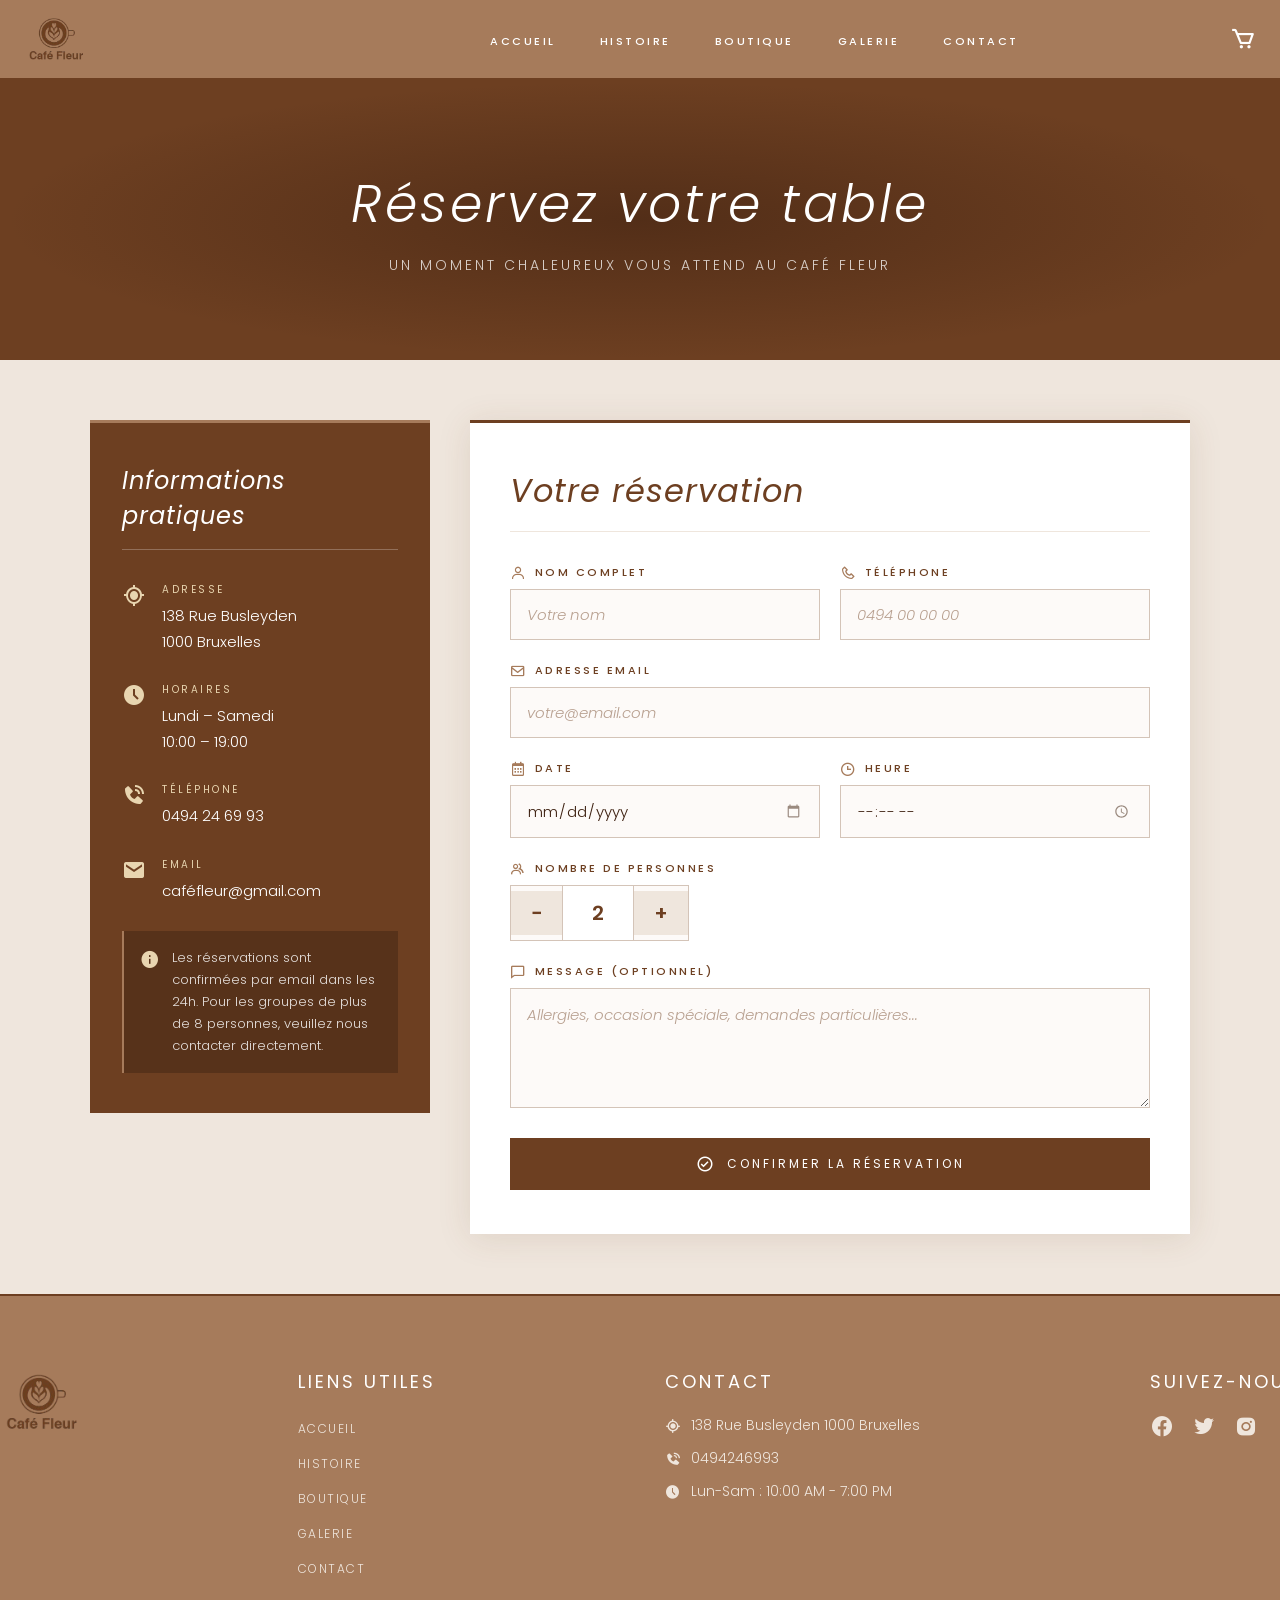
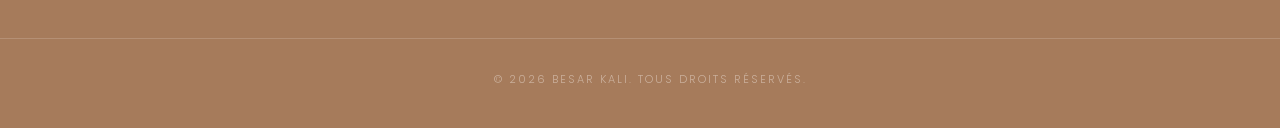
==== commit 14e9a799: "Mise a jour globale" ====
--- a/reservation.html
+++ b/reservation.html
@@ -26,7 +26,7 @@
                 <li><a href="index.html">Accueil</a></li>
                 <li><a href="index.html#about">Histoire</a></li>
                 <li><a href="index.html#service">Boutique</a></li>
-                <li><a href="index.html#gallery">Gallery</a></li>
+                <li><a href="index.html#gallery">Galerie</a></li>
                 <li><a href="index.html#contact">Contact</a></li>
             </ul>
             <div class="cart_icon" onclick="window.location='index.html#service'">
@@ -146,20 +146,20 @@
                         <li><a href="index.html">Accueil</a></li>
                         <li><a href="index.html#about">Histoire</a></li>
                         <li><a href="index.html#service">Boutique</a></li>
-                        <li><a href="index.html#gallery">Gallery</a></li>
+                        <li><a href="index.html#gallery">Galerie</a></li>
                         <li><a href="index.html#contact">Contact</a></li>
                     </ul>
                 </div>
                 <div class="contact_us">
                     <h3>Contact</h3>
                     <ul>
-                        <li><i class='bx bx-current-location'></i> <span>138 Rue Busleyden 1000 Brussel</span></li>
+                        <li><i class='bx bx-current-location'></i> <span>138 Rue Busleyden 1000 Bruxelles</span></li>
                         <li><i class='bx bxs-phone-call'></i> <span>0494246993</span></li>
                         <li><i class='bx bxs-time-five'></i> <span>Lun-Sam : 10:00 AM - 7:00 PM</span></li>
                     </ul>
                 </div>
                 <div class="follow_us">
-                    <h3>Follow</h3>
+                    <h3>Suivez-nous</h3>
                     <i class='bx bxl-facebook-circle'></i>
                     <i class='bx bxl-twitter'></i>
                     <i class='bx bxl-instagram-alt'></i>
--- a/style.css
+++ b/style.css
@@ -1,4 +1,4 @@
-@import url('https://fonts.googleapis.com/css2?family=Cormorant+Garamond:ital,wght@0,300;0,400;0,500;0,600;1,300;1,400&family=Jost:wght@200;300;400;500;600&display=swap');
+@import url('https://fonts.googleapis.com/css2?family=Poppins:ital,wght@0,300;0,400;0,500;0,600;0,700;1,300;1,400&display=swap');
 
 * {
     margin: 0;
@@ -25,7 +25,7 @@
 }
 
 body {
-    font-family: 'Jost', sans-serif;
+    font-family: 'Poppins', sans-serif;
     background: var(--warm-white);
     color: var(--text-dark);
     overflow-x: hidden;
@@ -49,7 +49,7 @@
     border-radius: 0;
     background: transparent;
     color: var(--gold);
-    font-family: 'Jost', sans-serif;
+    font-family: 'Poppins', sans-serif;
     font-size: 11px;
     font-weight: 400;
     letter-spacing: 3px;
@@ -105,7 +105,7 @@
 .section_title {
     text-align: center;
     padding: 56px 0 48px;
-    font-family: 'Cormorant Garamond', serif;
+    font-family: 'Poppins', sans-serif;
     font-size: 48px;
     font-weight: 300;
     font-style: italic;
@@ -284,7 +284,7 @@
 }
 
 .cart_header h3 {
-    font-family: 'Cormorant Garamond', serif;
+    font-family: 'Poppins', sans-serif;
     font-size: 22px;
     font-weight: 400;
     font-style: italic;
@@ -423,7 +423,7 @@
 }
 
 .cart_total span:last-child {
-    font-family: 'Cormorant Garamond', serif;
+    font-family: 'Poppins', sans-serif;
     font-size: 26px;
     font-weight: 500;
     color: var(--brown-mid);
@@ -508,7 +508,7 @@
 }
 
 .hero_container .text_section h2 {
-    font-family: 'Cormorant Garamond', serif;
+    font-family: 'Poppins', sans-serif;
     font-size: 60px;
     font-weight: 300;
     color: #fff;
@@ -517,7 +517,7 @@
 }
 
 .hero_container .text_section h3 {
-    font-family: 'Cormorant Garamond', serif;
+    font-family: 'Poppins', sans-serif;
     font-size: 26px;
     font-weight: 300;
     font-style: italic;
@@ -605,7 +605,7 @@
     position: absolute;
     top: 20px;
     left: 4%;
-    font-family: 'Cormorant Garamond', serif;
+    font-family: 'Poppins', sans-serif;
     font-size: 300px;
     color: rgba(109, 63, 33, 0.05);
     line-height: 1;
@@ -633,7 +633,7 @@
 }
 
 .about_container .text_section p {
-    font-family: 'Cormorant Garamond', serif;
+    font-family: 'Poppins', sans-serif;
     font-size: 19px;
     font-weight: 300;
     font-style: italic;
@@ -683,7 +683,7 @@
     top: 50%;
     left: 50%;
     transform: translate(-50%, -50%);
-    font-family: 'Cormorant Garamond', serif;
+    font-family: 'Poppins', sans-serif;
     font-size: 180px;
     font-weight: 700;
     color: rgba(255, 255, 255, 0.02);
@@ -762,7 +762,7 @@
 }
 
 .services_items .services_text h3 {
-    font-family: 'Cormorant Garamond', serif;
+    font-family: 'Poppins', sans-serif;
     font-size: 22px;
     font-weight: 400;
     color: var(--cream);
@@ -779,7 +779,7 @@
 }
 
 .services_items .services_text .product_price {
-    font-family: 'Cormorant Garamond', serif;
+    font-family: 'Poppins', sans-serif;
     font-size: 28px;
     font-weight: 500;
     color: var(--gold);
@@ -903,7 +903,7 @@
     border: none;
     border-bottom: 1px solid rgba(201, 168, 108, 0.35);
     padding: 12px 4px;
-    font-family: 'Jost', sans-serif;
+    font-family: 'Poppins', sans-serif;
     font-size: 15px;
     font-weight: 300;
     color: var(--cream);
@@ -993,7 +993,7 @@
 }
 
 .footer_section h3 {
-    font-family: 'Cormorant Garamond', serif;
+    font-family: 'Poppins', sans-serif;
     font-size: 18px;
     font-weight: 400;
     letter-spacing: 3px;
--- a/reservation.css
+++ b/reservation.css
@@ -24,7 +24,7 @@
 }
 
 .reservation_hero_overlay h1 {
-    font-family: 'Cormorant Garamond', serif;
+    font-family: 'Poppins', sans-serif;
     font-size: 52px;
     font-weight: 300;
     font-style: italic;
@@ -70,7 +70,7 @@
 }
 
 .reservation_info h2 {
-    font-family: 'Cormorant Garamond', serif;
+    font-family: 'Poppins', sans-serif;
     font-size: 24px;
     font-weight: 400;
     font-style: italic;
@@ -145,7 +145,7 @@
 }
 
 .reservation_form_panel h2 {
-    font-family: 'Cormorant Garamond', serif;
+    font-family: 'Poppins', sans-serif;
     font-size: 32px;
     font-weight: 400;
     font-style: italic;
@@ -179,7 +179,7 @@
 }
 
 .form_group label {
-    font-family: 'Jost', sans-serif;
+    font-family: 'Poppins', sans-serif;
     font-size: 11px;
     font-weight: 500;
     letter-spacing: 2.5px;
@@ -201,7 +201,7 @@
     border: 1.5px solid #d4c4b8;
     border-radius: 0;
     font-size: 15px;
-    font-family: 'Jost', sans-serif;
+    font-family: 'Poppins', sans-serif;
     font-weight: 300;
     color: #3D2010;
     transition: border-color 0.3s ease, box-shadow 0.3s ease;
@@ -273,7 +273,7 @@
     box-shadow: none;
     padding: 12px 8px;
     -moz-appearance: textfield;
-    font-family: 'Cormorant Garamond', serif;
+    font-family: 'Poppins', sans-serif;
 }
 
 .guests_selector input[type="number"]::-webkit-outer-spin-button,
@@ -291,7 +291,7 @@
     cursor: pointer;
     transition: background 0.2s ease, color 0.2s ease;
     line-height: 1;
-    font-family: 'Jost', sans-serif;
+    font-family: 'Poppins', sans-serif;
 }
 
 .guests_btn:hover {
@@ -307,7 +307,7 @@
     color: #fff;
     border: 1.5px solid #6D3F21;
     border-radius: 0;
-    font-family: 'Jost', sans-serif;
+    font-family: 'Poppins', sans-serif;
     font-size: 12px;
     font-weight: 400;
     letter-spacing: 3px;
